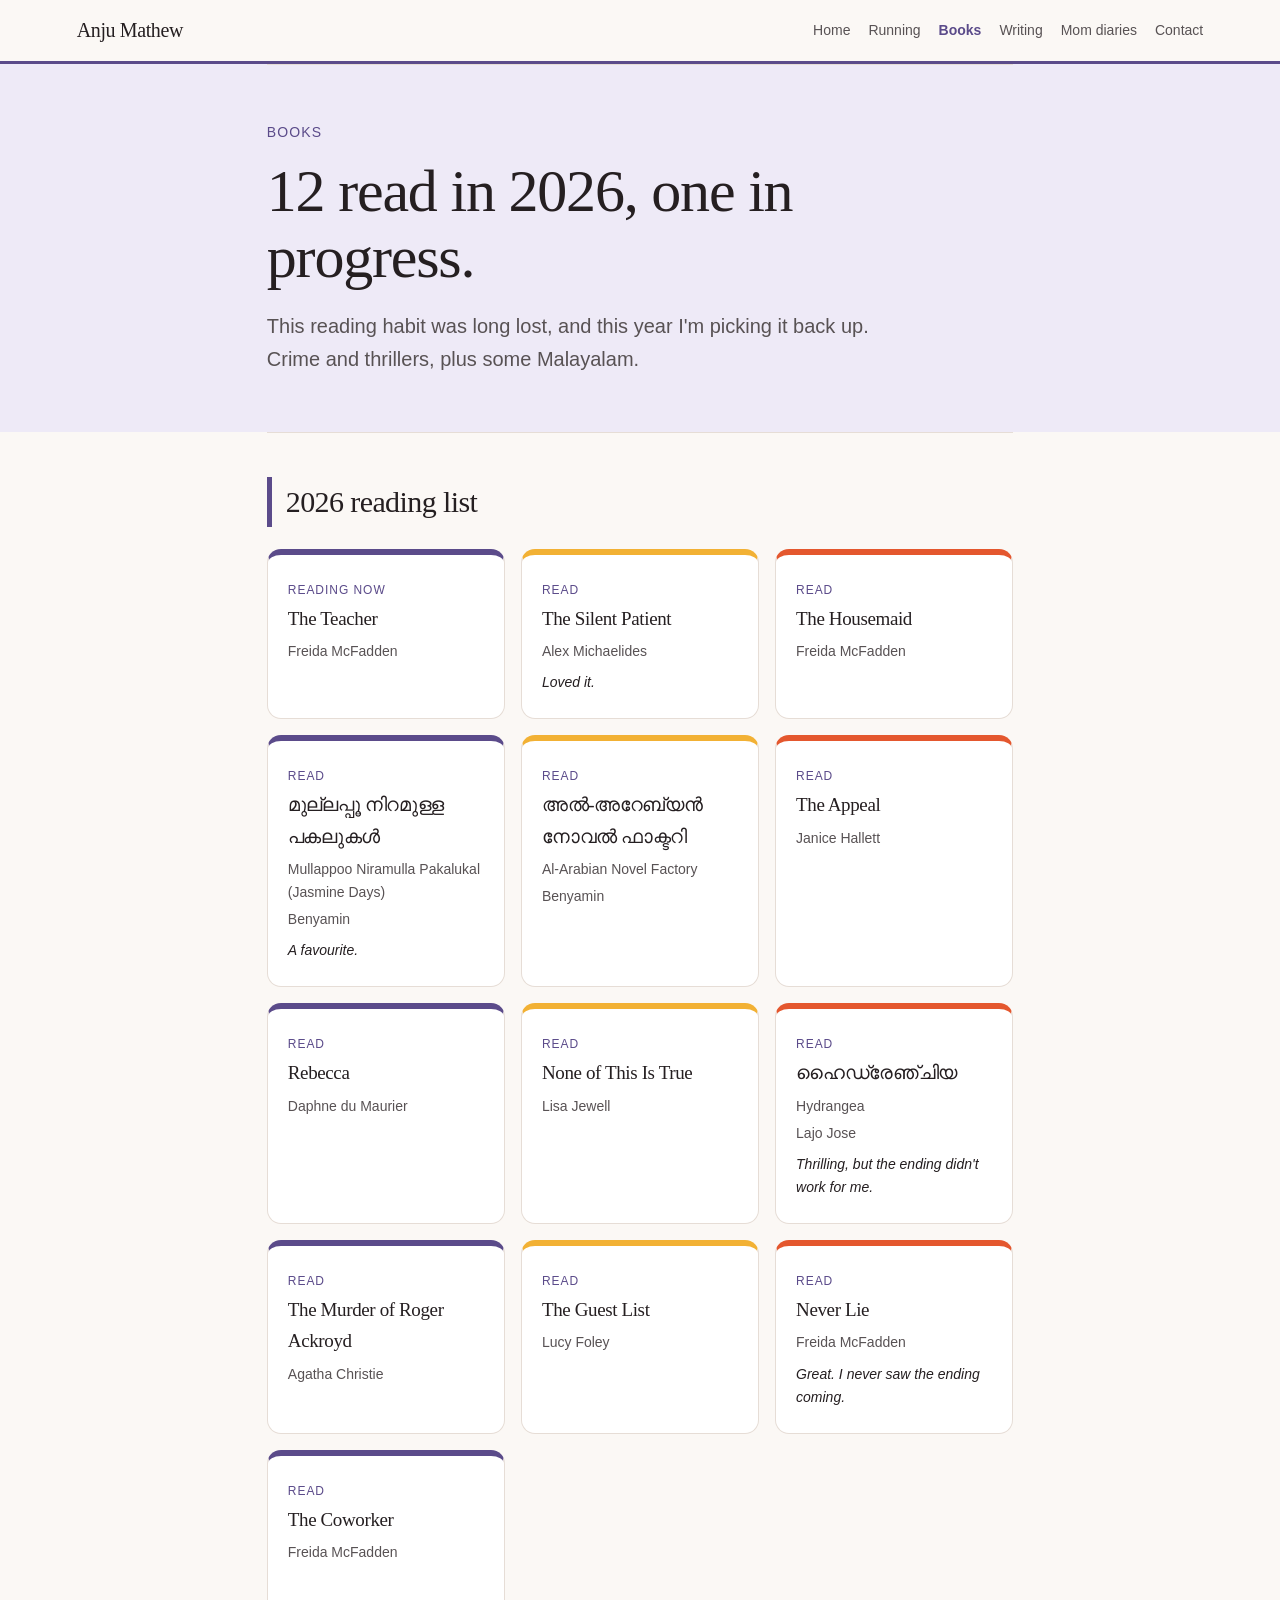
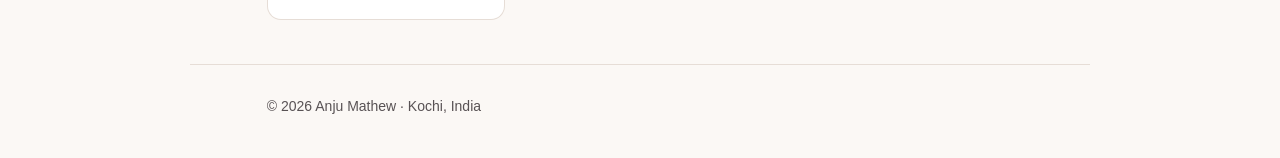
==== books/index.html @ 0564fb2e "Create index.html for 2026 reading list Added a detailed reading list for 2026 with book titles, aut" ====
<!doctype html>
<html lang="en"><head><meta charset="utf-8">
<meta name="viewport" content="width=device-width,initial-scale=1">
<title>Books - Anju Mathew</title>
<meta name="description" content="Books Anju Mathew read in 2026.">
<link rel="stylesheet" href="../style.css"></head>
<body class="pg-books">
<header class="nav"><a class="logo" href="../index.html">Anju Mathew</a>
<nav><a href="../">Home</a><a href="../running/">Running</a><a href="../books/" class=on>Books</a><a href="../writing/">Writing</a><a href="../diaries/">Mom diaries</a><a href="../index.html#contact">Contact</a></nav></header>
<main id="top">
<section class="pagehero"><p class="eyebrow">Books</p><h1>12 read in 2026, one in progress.</h1><p class="lead">This reading habit was long lost, and this year I'm picking it back up. Crime and thrillers, plus some Malayalam.</p></section>
<section id="list"><h2>2026 reading list</h2>
<ul class="booklist">
<li class="book"><span class="tag">Reading now</span><h3><a href="https://www.goodreads.com/book/show/195967140-the-teacher" target="_blank" rel="noopener">The Teacher</a></h3><p>Freida McFadden</p></li>
<li class="book"><span class="tag">Read</span><h3><a href="https://www.goodreads.com/book/show/40097951-the-silent-patient" target="_blank" rel="noopener">The Silent Patient</a></h3><p>Alex Michaelides</p><p class="rev">Loved it.</p></li>
<li class="book"><span class="tag">Read</span><h3><a href="https://www.goodreads.com/book/show/60556912-the-housemaid" target="_blank" rel="noopener">The Housemaid</a></h3><p>Freida McFadden</p></li>
<li class="book"><span class="tag">Read</span><h3><a href="https://www.goodreads.com/book/show/33797669-mullappoo-niramulla-pakalukal" target="_blank" rel="noopener">മുല്ലപ്പൂ നിറമുള്ള പകലുകൾ</a></h3><p>Mullappoo Niramulla Pakalukal (Jasmine Days)</p><p>Benyamin</p><p class="rev">A favourite.</p></li>
<li class="book"><span class="tag">Read</span><h3><a href="https://www.goodreads.com/book/show/22668579---al-arabian-novel-factory" target="_blank" rel="noopener">അല്‍-അറേബ്യന്‍ നോവല്‍ ഫാക്ടറി</a></h3><p>Al-Arabian Novel Factory</p><p>Benyamin</p></li>
<li class="book"><span class="tag">Read</span><h3><a href="https://www.goodreads.com/book/show/54621096-the-appeal" target="_blank" rel="noopener">The Appeal</a></h3><p>Janice Hallett</p></li>
<li class="book"><span class="tag">Read</span><h3><a href="https://www.goodreads.com/book/show/17899948-rebecca" target="_blank" rel="noopener">Rebecca</a></h3><p>Daphne du Maurier</p></li>
<li class="book"><span class="tag">Read</span><h3><a href="https://www.goodreads.com/book/show/62334530-none-of-this-is-true" target="_blank" rel="noopener">None of This Is True</a></h3><p>Lisa Jewell</p></li>
<li class="book"><span class="tag">Read</span><h3><a href="https://www.goodreads.com/book/show/46016224-hydrangea" target="_blank" rel="noopener">ഹൈഡ്രേഞ്ചിയ</a></h3><p>Hydrangea</p><p>Lajo Jose</p><p class="rev">Thrilling, but the ending didn't work for me.</p></li>
<li class="book"><span class="tag">Read</span><h3><a href="https://www.goodreads.com/book/show/16328.The_Murder_of_Roger_Ackroyd" target="_blank" rel="noopener">The Murder of Roger Ackroyd</a></h3><p>Agatha Christie</p></li>
<li class="book"><span class="tag">Read</span><h3><a href="https://www.goodreads.com/book/show/52656911-the-guest-list" target="_blank" rel="noopener">The Guest List</a></h3><p>Lucy Foley</p></li>
<li class="book"><span class="tag">Read</span><h3><a href="https://www.goodreads.com/book/show/211639060" target="_blank" rel="noopener">Never Lie</a></h3><p>Freida McFadden</p><p class="rev">Great. I never saw the ending coming.</p></li>
<li class="book"><span class="tag">Read</span><h3><a href="https://www.goodreads.com/book/show/123423832-the-coworker" target="_blank" rel="noopener">The Coworker</a></h3><p>Freida McFadden</p></li>
</ul></section>
</main>
<footer>&copy; 2026 Anju Mathew &middot; Kochi, India</footer>
</body></html>
---- style.css ----
:root{--ink:#251f21;--ink2:#585254;--bg:#fbf8f5;--sand:#f1e9e3;--accent:#2f7a68;--line:#e6ddd6}
*{box-sizing:border-box}html{scroll-behavior:smooth}
body{margin:0;background:var(--bg);color:var(--ink);font:17px/1.65 -apple-system,"Segoe UI",Helvetica,Arial,sans-serif}
h1,h2,h3,.logo{font-family:Georgia,"Times New Roman",serif;font-weight:400;letter-spacing:-.02em}
a{color:inherit}
.nav{position:sticky;top:0;background:rgba(251,248,245,.92);backdrop-filter:blur(8px);display:flex;justify-content:space-between;align-items:center;gap:12px;flex-wrap:wrap;padding:14px 6vw;border-bottom:1px solid var(--line);z-index:5}
.logo{font-size:20px;text-decoration:none}
.nav nav{display:flex;gap:18px;flex-wrap:wrap;font-size:14px}.nav nav a{text-decoration:none;color:var(--ink2)}.nav nav a:hover{color:var(--accent)}
main,footer{max-width:900px;margin:0 auto;padding:0 6vw}
.hero{padding:72px 0 48px}
.eyebrow{color:var(--accent);font-size:14px;letter-spacing:.08em;text-transform:uppercase;margin:0 0 14px}
h1{font-size:clamp(34px,6.5vw,60px);line-height:1.1;margin:0 0 20px}
.lead{font-size:20px;color:var(--ink2);max-width:620px}
.cta{display:flex;gap:12px;flex-wrap:wrap;margin-top:28px}
.btn{background:var(--ink);color:#fff;text-decoration:none;padding:12px 22px;border-radius:999px;font-size:15px}
.btn.ghost{background:transparent;color:var(--ink);border:1px solid var(--ink)}
section{padding:44px 0;border-top:1px solid var(--line)}
h2{font-size:30px;margin:0 0 22px}h3{font-size:21px;margin:0 0 6px}
.cols{display:grid;grid-template-columns:1fr 1fr;gap:28px}.cols p{margin:0}
.facts{list-style:none;padding:0;margin:32px 0 0;display:grid;grid-template-columns:repeat(3,1fr);gap:14px}
.facts li{background:var(--sand);border-radius:16px;padding:18px}.facts b{display:block;font:400 24px Georgia,serif}.facts span{color:var(--ink2);font-size:14px}
.role{display:grid;grid-template-columns:110px 1fr;gap:20px;padding:18px 0;border-bottom:1px solid var(--line)}
.when{color:var(--ink2);font-size:14px;padding-top:4px}.role p{margin:0}
.small{font-size:14px;color:var(--ink2);margin-top:18px}
.cards{display:grid;grid-template-columns:repeat(3,1fr);gap:16px}
.card{background:#fff;border:1px solid var(--line);border-radius:18px;padding:22px}
.tag{font-size:12px;color:var(--accent);text-transform:uppercase;letter-spacing:.08em}.card h3{margin-top:8px}.card p{margin:0;color:var(--ink2);font-size:15px}
.links{list-style:none;padding:0;margin:18px 0 0}.links li{display:flex;gap:20px;padding:12px 0;border-bottom:1px solid var(--line)}.links li span:first-child{width:90px;color:var(--ink2)}
.ph{background:#fff3c4;border-radius:4px;padding:0 4px}
footer{padding-top:30px;padding-bottom:40px;color:var(--ink2);font-size:14px;border-top:1px solid var(--line)}
@media(max-width:720px){.cols,.cards,.facts{grid-template-columns:1fr}.role{grid-template-columns:1fr;gap:4px}body{font-size:16px}}

.timeline{list-style:none;margin:0;padding:0 0 0 18px;border-left:2px solid var(--line)}
.timeline li{position:relative;display:grid;grid-template-columns:80px 1fr;gap:16px;padding:0 0 26px 20px}
.timeline li:before{content:"";position:absolute;left:-26px;top:9px;width:10px;height:10px;border-radius:50%;background:var(--accent)}
.yr{color:var(--ink2);font-size:14px;padding-top:4px}.timeline p{margin:0}.intro{color:var(--ink2);margin:-8px 0 20px}
@media(max-width:720px){.timeline li{grid-template-columns:1fr;gap:2px}}
.post{padding:18px 0;border-bottom:1px solid var(--line)}.post time{font-size:13px;color:var(--ink2)}.post p{margin:0}
.sub{margin:28px 0 8px}
.travel{margin-top:22px}

.posts{list-style:none;padding:0;margin:0 0 20px;display:grid;gap:12px}.posts a{display:block;background:#fff;border:1px solid var(--line);border-radius:18px;padding:18px 22px;text-decoration:none;color:inherit}.posts a:hover{border-color:var(--accent)}.posts h3{margin:4px 0 6px}.posts p{margin:0 0 8px}

/* v2 colour */
:root{--coral:#e4572e;--coral-bg:#fdeee8;--plum:#5b4b8a;--plum-bg:#eeeaf7;--sun:#f2b134;--sun-bg:#fff4dc;--teal:#2f7a68;--teal-bg:#e5f2ee}
body.running{--accent:var(--coral);--tint:var(--coral-bg)}
body.pg-books{--accent:var(--plum);--tint:var(--plum-bg)}
body.diaries{--accent:#c2467c;--tint:#fbe9f1}
body.writing{--accent:#2b6cb0;--tint:#e6f0fa}
body.home{--tint:var(--teal-bg)}
.nav{border-bottom:3px solid var(--accent)}
.nav nav a.on{color:var(--accent);font-weight:600}
.hero,.pagehero{background:var(--tint);box-shadow:0 0 0 100vmax var(--tint);clip-path:inset(0 -100vmax)}
.hero{padding:72px 0 48px}.pagehero{padding:56px 0 36px}
.booklist .rev{color:var(--ink)!important;font-style:italic;margin-top:8px!important}
.booklist .book h3 a{text-decoration:none}.booklist .book h3 a:hover{color:var(--accent)}
.pagehero h1{margin:0 0 12px}
.btn{background:var(--accent)}.btn.ghost{background:transparent;color:var(--accent);border-color:var(--accent)}
h2{border-left:5px solid var(--accent);padding-left:14px}
.facts li:nth-child(1){background:var(--teal-bg)}.facts li:nth-child(2){background:var(--sun-bg)}.facts li:nth-child(3){background:var(--coral-bg)}
.cards .card{border-top:4px solid var(--accent)}
.cards .card:nth-child(2){border-top-color:var(--sun)}.cards .card:nth-child(3){border-top-color:var(--coral)}
.tiles{display:grid;grid-template-columns:repeat(3,1fr);gap:16px}
.tile{display:block;border-radius:20px;padding:26px;text-decoration:none;color:var(--ink);min-height:150px}
.tile h3{font-size:24px;margin:0 0 6px}.tile p{margin:0 0 12px;color:var(--ink2);font-size:15px}.tile span{font-size:14px;font-weight:600}
.tile.t1{background:var(--coral-bg)}.tile.t1 span{color:var(--coral)}
.tile.t2{background:var(--plum-bg)}.tile.t2 span{color:var(--plum)}
.tile.t3{background:#fbe9f1}.tile.t3 span{color:#c2467c}
.tile.t4{background:#e6f0fa}.tile.t4 span{color:#2b6cb0}
.tile:hover{transform:translateY(-2px);box-shadow:0 6px 18px rgba(0,0,0,.08)}
.photos{display:grid;grid-template-columns:repeat(3,1fr);gap:14px}
.photo{aspect-ratio:4/3;border-radius:16px;background:repeating-linear-gradient(45deg,var(--tint),var(--tint) 12px,#fff 12px,#fff 24px);border:2px dashed var(--accent);display:flex;align-items:center;justify-content:center;text-align:center;padding:12px;color:var(--ink2);font-size:14px}
.medals{display:grid;grid-template-columns:repeat(3,1fr);gap:14px}
.medal{background:#fff;border:1px solid var(--line);border-radius:50% 50% 18px 18px / 30% 30% 18px 18px;padding:28px 18px;text-align:center}
.medal b{display:block;font:400 30px Georgia,serif;color:var(--accent)}
.booklist{list-style:none;padding:0;margin:0;display:grid;grid-template-columns:repeat(3,1fr);gap:16px}
.book{background:#fff;border:1px solid var(--line);border-top:6px solid var(--accent);border-radius:14px;padding:20px;min-height:170px}
.book:nth-child(3n+2){border-top-color:var(--sun)}.book:nth-child(3n){border-top-color:var(--coral)}
.book h3{font-size:19px}.book p{margin:4px 0;color:var(--ink2);font-size:14px}
.stat{display:inline-block;background:var(--tint);color:var(--accent);border-radius:999px;padding:4px 14px;font-size:14px;margin:0 8px 8px 0}
@media(max-width:720px){.tiles,.photos,.medals,.booklist{grid-template-columns:1fr}}
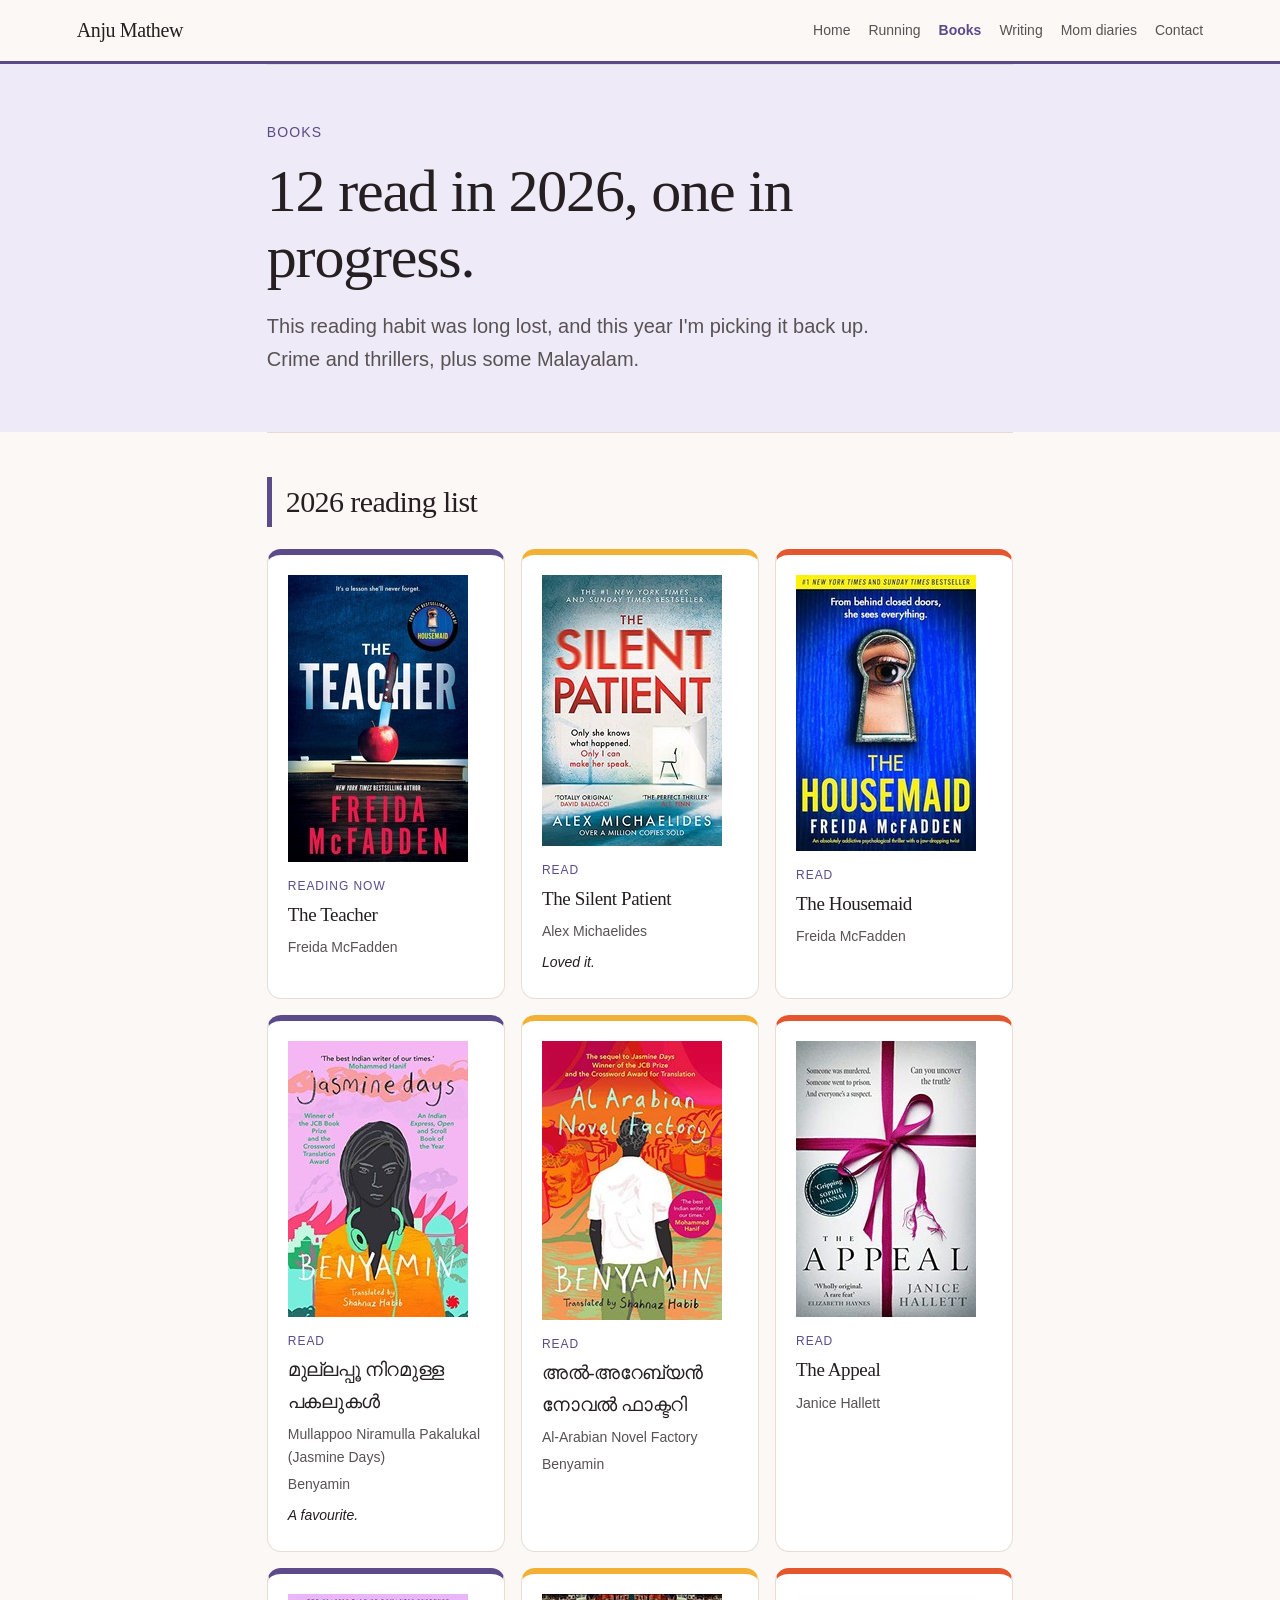
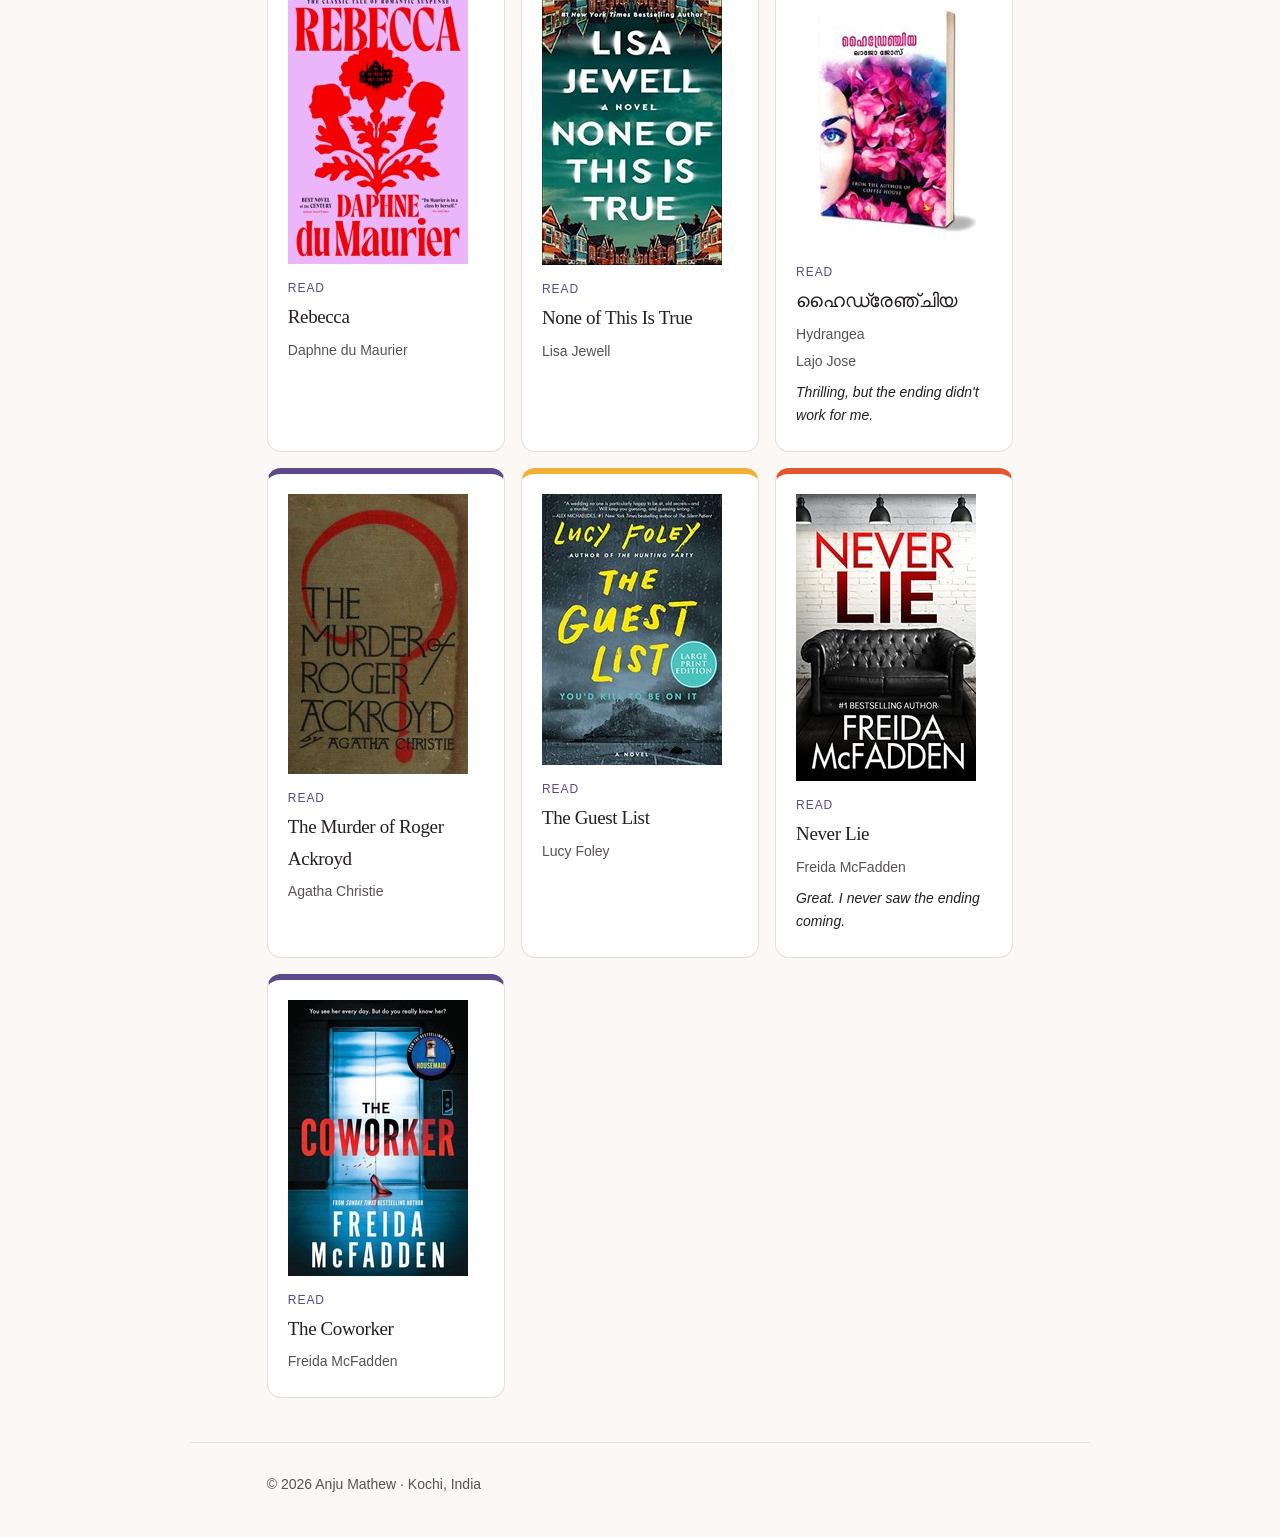
==== commit 7381caeb: "Update book list and add cover images" ====
--- a/books/index.html
+++ b/books/index.html
@@ -11,19 +11,19 @@
 <section class="pagehero"><p class="eyebrow">Books</p><h1>12 read in 2026, one in progress.</h1><p class="lead">This reading habit was long lost, and this year I'm picking it back up. Crime and thrillers, plus some Malayalam.</p></section>
 <section id="list"><h2>2026 reading list</h2>
 <ul class="booklist">
-<li class="book"><span class="tag">Reading now</span><h3><a href="https://www.goodreads.com/book/show/195967140-the-teacher" target="_blank" rel="noopener">The Teacher</a></h3><p>Freida McFadden</p></li>
-<li class="book"><span class="tag">Read</span><h3><a href="https://www.goodreads.com/book/show/40097951-the-silent-patient" target="_blank" rel="noopener">The Silent Patient</a></h3><p>Alex Michaelides</p><p class="rev">Loved it.</p></li>
-<li class="book"><span class="tag">Read</span><h3><a href="https://www.goodreads.com/book/show/60556912-the-housemaid" target="_blank" rel="noopener">The Housemaid</a></h3><p>Freida McFadden</p></li>
-<li class="book"><span class="tag">Read</span><h3><a href="https://www.goodreads.com/book/show/33797669-mullappoo-niramulla-pakalukal" target="_blank" rel="noopener">മുല്ലപ്പൂ നിറമുള്ള പകലുകൾ</a></h3><p>Mullappoo Niramulla Pakalukal (Jasmine Days)</p><p>Benyamin</p><p class="rev">A favourite.</p></li>
-<li class="book"><span class="tag">Read</span><h3><a href="https://www.goodreads.com/book/show/22668579---al-arabian-novel-factory" target="_blank" rel="noopener">അല്‍-അറേബ്യന്‍ നോവല്‍ ഫാക്ടറി</a></h3><p>Al-Arabian Novel Factory</p><p>Benyamin</p></li>
-<li class="book"><span class="tag">Read</span><h3><a href="https://www.goodreads.com/book/show/54621096-the-appeal" target="_blank" rel="noopener">The Appeal</a></h3><p>Janice Hallett</p></li>
-<li class="book"><span class="tag">Read</span><h3><a href="https://www.goodreads.com/book/show/17899948-rebecca" target="_blank" rel="noopener">Rebecca</a></h3><p>Daphne du Maurier</p></li>
-<li class="book"><span class="tag">Read</span><h3><a href="https://www.goodreads.com/book/show/62334530-none-of-this-is-true" target="_blank" rel="noopener">None of This Is True</a></h3><p>Lisa Jewell</p></li>
-<li class="book"><span class="tag">Read</span><h3><a href="https://www.goodreads.com/book/show/46016224-hydrangea" target="_blank" rel="noopener">ഹൈഡ്രേഞ്ചിയ</a></h3><p>Hydrangea</p><p>Lajo Jose</p><p class="rev">Thrilling, but the ending didn't work for me.</p></li>
-<li class="book"><span class="tag">Read</span><h3><a href="https://www.goodreads.com/book/show/16328.The_Murder_of_Roger_Ackroyd" target="_blank" rel="noopener">The Murder of Roger Ackroyd</a></h3><p>Agatha Christie</p></li>
-<li class="book"><span class="tag">Read</span><h3><a href="https://www.goodreads.com/book/show/52656911-the-guest-list" target="_blank" rel="noopener">The Guest List</a></h3><p>Lucy Foley</p></li>
-<li class="book"><span class="tag">Read</span><h3><a href="https://www.goodreads.com/book/show/211639060" target="_blank" rel="noopener">Never Lie</a></h3><p>Freida McFadden</p><p class="rev">Great. I never saw the ending coming.</p></li>
-<li class="book"><span class="tag">Read</span><h3><a href="https://www.goodreads.com/book/show/123423832-the-coworker" target="_blank" rel="noopener">The Coworker</a></h3><p>Freida McFadden</p></li>
+<li class="book"><a class="cov" href="https://www.goodreads.com/book/show/195967140-the-teacher" target="_blank" rel="noopener"><img src="3-the-teacher.jpg" alt="The Teacher book cover" loading="lazy"></a><span class="tag">Reading now</span><h3><a href="https://www.goodreads.com/book/show/195967140-the-teacher" target="_blank" rel="noopener">The Teacher</a></h3><p>Freida McFadden</p></li>
+<li class="book"><a class="cov" href="https://www.goodreads.com/book/show/40097951-the-silent-patient" target="_blank" rel="noopener"><img src="4-the-silent-patient.jpg" alt="The Silent Patient book cover" loading="lazy"></a><span class="tag">Read</span><h3><a href="https://www.goodreads.com/book/show/40097951-the-silent-patient" target="_blank" rel="noopener">The Silent Patient</a></h3><p>Alex Michaelides</p><p class="rev">Loved it.</p></li>
+<li class="book"><a class="cov" href="https://www.goodreads.com/book/show/60556912-the-housemaid" target="_blank" rel="noopener"><img src="5-the-housemaid.jpg" alt="The Housemaid book cover" loading="lazy"></a><span class="tag">Read</span><h3><a href="https://www.goodreads.com/book/show/60556912-the-housemaid" target="_blank" rel="noopener">The Housemaid</a></h3><p>Freida McFadden</p></li>
+<li class="book"><a class="cov" href="https://www.goodreads.com/book/show/33797669-mullappoo-niramulla-pakalukal" target="_blank" rel="noopener"><img src="6-jasmine-days.jpg" alt="മുല്ലപ്പൂ നിറമുള്ള പകലുകൾ book cover" loading="lazy"></a><span class="tag">Read</span><h3><a href="https://www.goodreads.com/book/show/33797669-mullappoo-niramulla-pakalukal" target="_blank" rel="noopener">മുല്ലപ്പൂ നിറമുള്ള പകലുകൾ</a></h3><p>Mullappoo Niramulla Pakalukal (Jasmine Days)</p><p>Benyamin</p><p class="rev">A favourite.</p></li>
+<li class="book"><a class="cov" href="https://www.goodreads.com/book/show/22668579---al-arabian-novel-factory" target="_blank" rel="noopener"><img src="7-al-arabian-novel-factory.jpg" alt="അല്‍-അറേബ്യന്‍ നോവല്‍ ഫാക്ടറി book cover" loading="lazy"></a><span class="tag">Read</span><h3><a href="https://www.goodreads.com/book/show/22668579---al-arabian-novel-factory" target="_blank" rel="noopener">അല്‍-അറേബ്യന്‍ നോവല്‍ ഫാക്ടറി</a></h3><p>Al-Arabian Novel Factory</p><p>Benyamin</p></li>
+<li class="book"><a class="cov" href="https://www.goodreads.com/book/show/54621096-the-appeal" target="_blank" rel="noopener"><img src="8-the-appeal.jpg" alt="The Appeal book cover" loading="lazy"></a><span class="tag">Read</span><h3><a href="https://www.goodreads.com/book/show/54621096-the-appeal" target="_blank" rel="noopener">The Appeal</a></h3><p>Janice Hallett</p></li>
+<li class="book"><a class="cov" href="https://www.goodreads.com/book/show/17899948-rebecca" target="_blank" rel="noopener"><img src="9-rebecca.jpg" alt="Rebecca book cover" loading="lazy"></a><span class="tag">Read</span><h3><a href="https://www.goodreads.com/book/show/17899948-rebecca" target="_blank" rel="noopener">Rebecca</a></h3><p>Daphne du Maurier</p></li>
+<li class="book"><a class="cov" href="https://www.goodreads.com/book/show/62334530-none-of-this-is-true" target="_blank" rel="noopener"><img src="10-none-of-this-is-true.jpg" alt="None of This Is True book cover" loading="lazy"></a><span class="tag">Read</span><h3><a href="https://www.goodreads.com/book/show/62334530-none-of-this-is-true" target="_blank" rel="noopener">None of This Is True</a></h3><p>Lisa Jewell</p></li>
+<li class="book"><a class="cov" href="https://www.goodreads.com/book/show/46016224-hydrangea" target="_blank" rel="noopener"><img src="11-hydrangea.jpg" alt="ഹൈഡ്രേഞ്ചിയ book cover" loading="lazy"></a><span class="tag">Read</span><h3><a href="https://www.goodreads.com/book/show/46016224-hydrangea" target="_blank" rel="noopener">ഹൈഡ്രേഞ്ചിയ</a></h3><p>Hydrangea</p><p>Lajo Jose</p><p class="rev">Thrilling, but the ending didn't work for me.</p></li>
+<li class="book"><a class="cov" href="https://www.goodreads.com/book/show/16328.The_Murder_of_Roger_Ackroyd" target="_blank" rel="noopener"><img src="12-roger-ackroyd.jpg" alt="The Murder of Roger Ackroyd book cover" loading="lazy"></a><span class="tag">Read</span><h3><a href="https://www.goodreads.com/book/show/16328.The_Murder_of_Roger_Ackroyd" target="_blank" rel="noopener">The Murder of Roger Ackroyd</a></h3><p>Agatha Christie</p></li>
+<li class="book"><a class="cov" href="https://www.goodreads.com/book/show/52656911-the-guest-list" target="_blank" rel="noopener"><img src="13-the-guest-list.jpg" alt="The Guest List book cover" loading="lazy"></a><span class="tag">Read</span><h3><a href="https://www.goodreads.com/book/show/52656911-the-guest-list" target="_blank" rel="noopener">The Guest List</a></h3><p>Lucy Foley</p></li>
+<li class="book"><a class="cov" href="https://www.goodreads.com/book/show/211639060" target="_blank" rel="noopener"><img src="14-never-lie.jpg" alt="Never Lie book cover" loading="lazy"></a><span class="tag">Read</span><h3><a href="https://www.goodreads.com/book/show/211639060" target="_blank" rel="noopener">Never Lie</a></h3><p>Freida McFadden</p><p class="rev">Great. I never saw the ending coming.</p></li>
+<li class="book"><a class="cov" href="https://www.goodreads.com/book/show/123423832-the-coworker" target="_blank" rel="noopener"><img src="15-the-coworker.jpg" alt="The Coworker book cover" loading="lazy"></a><span class="tag">Read</span><h3><a href="https://www.goodreads.com/book/show/123423832-the-coworker" target="_blank" rel="noopener">The Coworker</a></h3><p>Freida McFadden</p></li>
 </ul></section>
 </main>
 <footer>&copy; 2026 Anju Mathew &middot; Kochi, India</footer>
--- a/style.css
+++ b/style.css
@@ -68,7 +68,7 @@
 .tile.t3{background:#fbe9f1}.tile.t3 span{color:#c2467c}
 .tile.t4{background:#e6f0fa}.tile.t4 span{color:#2b6cb0}
 .tile:hover{transform:translateY(-2px);box-shadow:0 6px 18px rgba(0,0,0,.08)}
-.photos{display:grid;grid-template-columns:repeat(3,1fr);gap:14px}
+.photos{display:grid;grid-template-columns:repeat(3,minmax(0,1fr));gap:14px}
 .photo{aspect-ratio:4/3;border-radius:16px;background:repeating-linear-gradient(45deg,var(--tint),var(--tint) 12px,#fff 12px,#fff 24px);border:2px dashed var(--accent);display:flex;align-items:center;justify-content:center;text-align:center;padding:12px;color:var(--ink2);font-size:14px}
 .medals{display:grid;grid-template-columns:repeat(3,1fr);gap:14px}
 .medal{background:#fff;border:1px solid var(--line);border-radius:50% 50% 18px 18px / 30% 30% 18px 18px;padding:28px 18px;text-align:center}
@@ -79,3 +79,7 @@
 .book h3{font-size:19px}.book p{margin:4px 0;color:var(--ink2);font-size:14px}
 .stat{display:inline-block;background:var(--tint);color:var(--accent);border-radius:999px;padding:4px 14px;font-size:14px;margin:0 8px 8px 0}
 @media(max-width:720px){.tiles,.photos,.medals,.booklist{grid-template-columns:1fr}}
+/* photos real */
+.photo.real{background:none;border:none;padding:0;display:block;aspect-ratio:auto}
+.photo.real img{width:100%;border-radius:16px;display:block;aspect-ratio:4/5;object-fit:cover}
+.photo.real .cap{font-size:13px;color:var(--ink2);margin-top:6px}
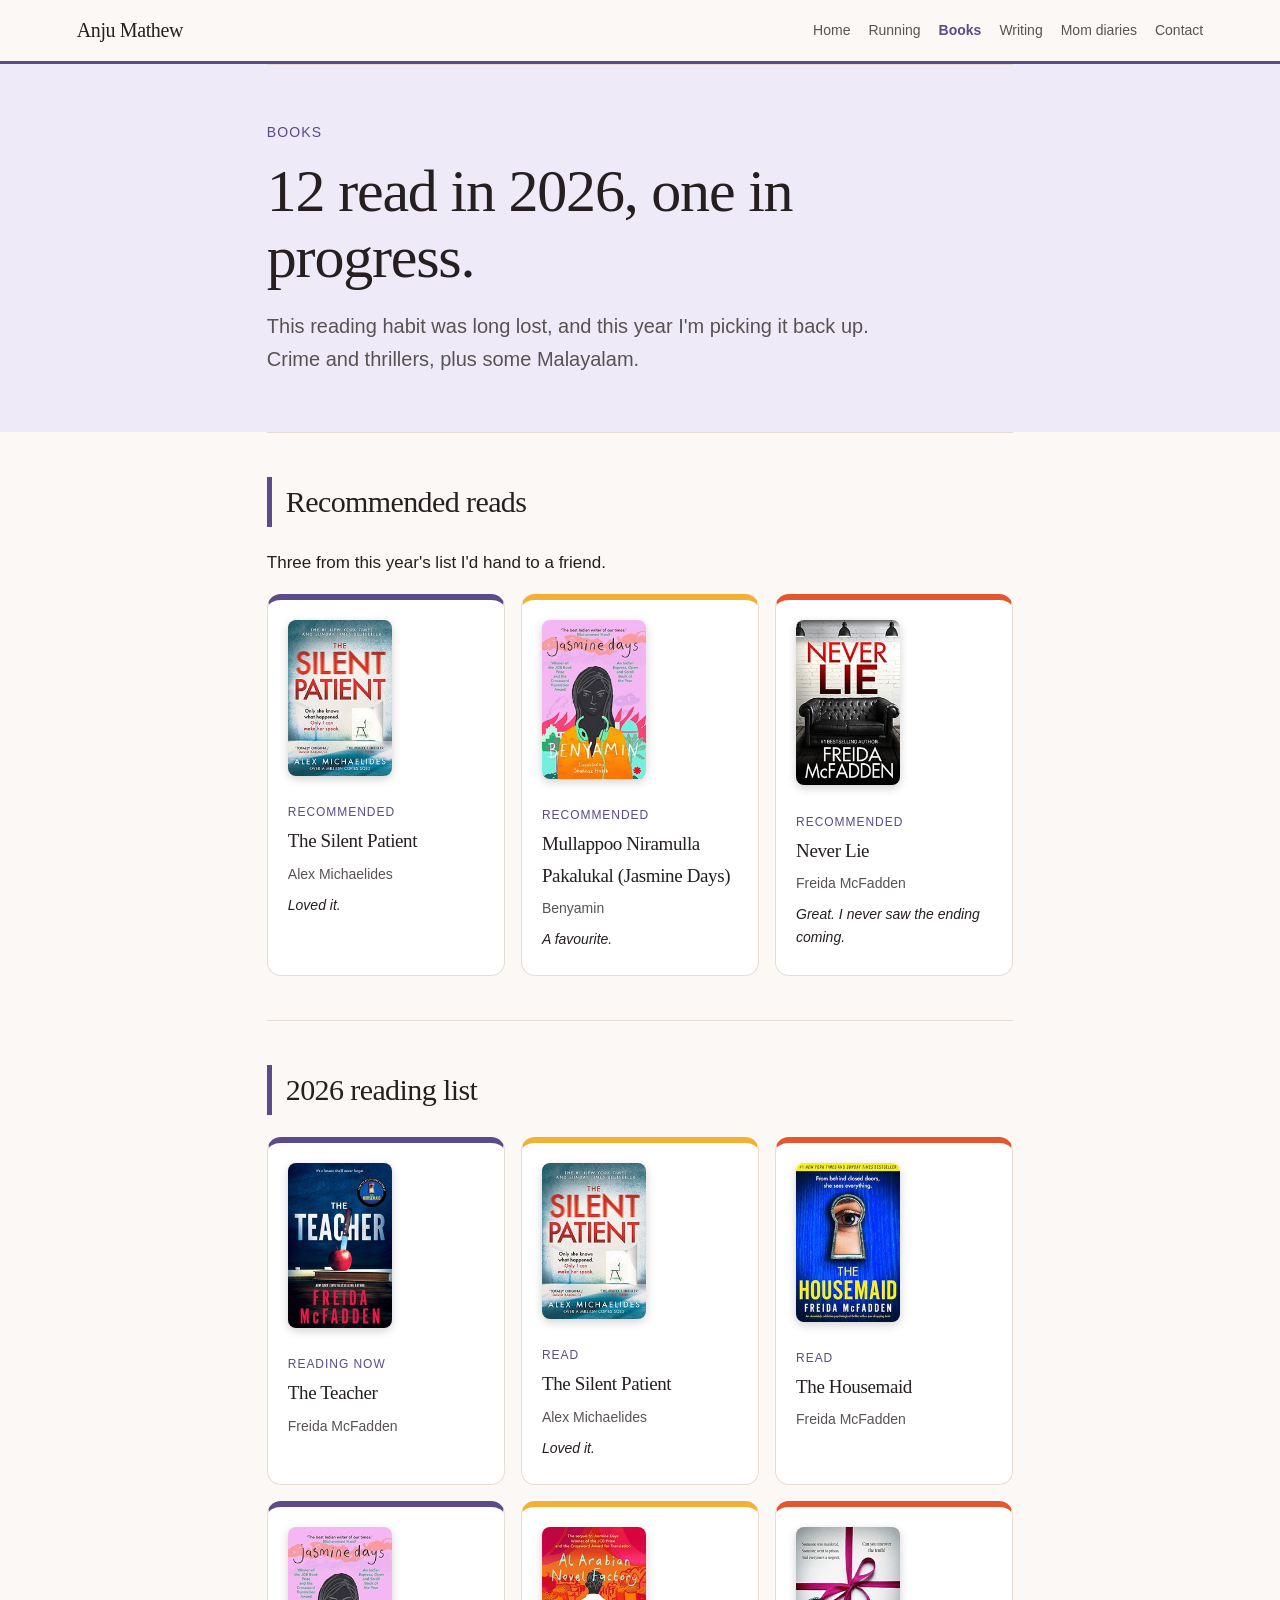
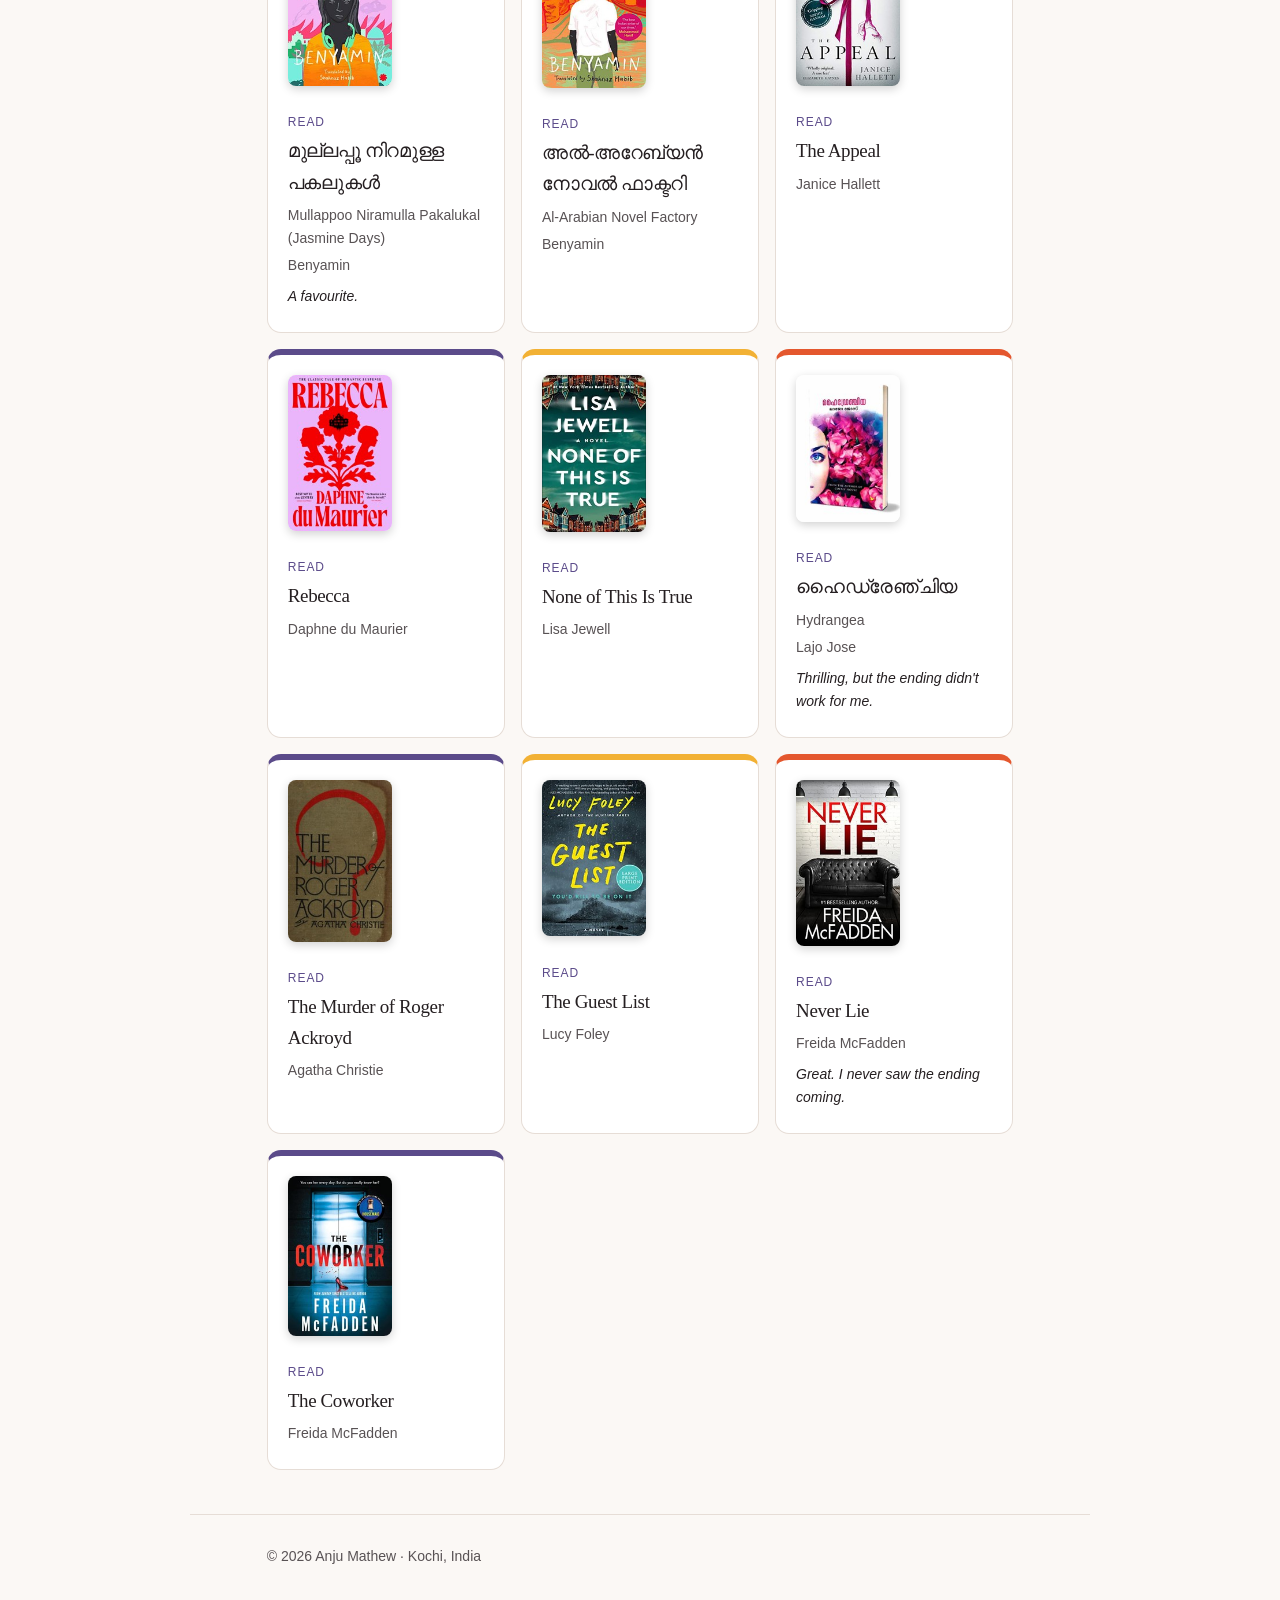
==== commit 555074d6: "Add recommended reads and update reading list" ====
--- a/books/index.html
+++ b/books/index.html
@@ -9,6 +9,12 @@
 <nav><a href="../">Home</a><a href="../running/">Running</a><a href="../books/" class=on>Books</a><a href="../writing/">Writing</a><a href="../diaries/">Mom diaries</a><a href="../index.html#contact">Contact</a></nav></header>
 <main id="top">
 <section class="pagehero"><p class="eyebrow">Books</p><h1>12 read in 2026, one in progress.</h1><p class="lead">This reading habit was long lost, and this year I'm picking it back up. Crime and thrillers, plus some Malayalam.</p></section>
+<section id="reco"><h2>Recommended reads</h2><p class="lead2">Three from this year's list I'd hand to a friend.</p>
+<ul class="booklist">
+<li class="book"><a class="cov" href="https://www.goodreads.com/book/show/40097951-the-silent-patient" target="_blank" rel="noopener"><img src="4-the-silent-patient.jpg" alt="The Silent Patient book cover" loading="lazy"></a><span class="tag">Recommended</span><h3><a href="https://www.goodreads.com/book/show/40097951-the-silent-patient" target="_blank" rel="noopener">The Silent Patient</a></h3><p>Alex Michaelides</p><p class="rev">Loved it.</p></li>
+<li class="book"><a class="cov" href="https://www.goodreads.com/book/show/33797669-mullappoo-niramulla-pakalukal" target="_blank" rel="noopener"><img src="6-jasmine-days.jpg" alt="Mullappoo Niramulla Pakalukal book cover" loading="lazy"></a><span class="tag">Recommended</span><h3><a href="https://www.goodreads.com/book/show/33797669-mullappoo-niramulla-pakalukal" target="_blank" rel="noopener">Mullappoo Niramulla Pakalukal (Jasmine Days)</a></h3><p>Benyamin</p><p class="rev">A favourite.</p></li>
+<li class="book"><a class="cov" href="https://www.goodreads.com/book/show/211639060" target="_blank" rel="noopener"><img src="14-never-lie.jpg" alt="Never Lie book cover" loading="lazy"></a><span class="tag">Recommended</span><h3><a href="https://www.goodreads.com/book/show/211639060" target="_blank" rel="noopener">Never Lie</a></h3><p>Freida McFadden</p><p class="rev">Great. I never saw the ending coming.</p></li>
+</ul></section>
 <section id="list"><h2>2026 reading list</h2>
 <ul class="booklist">
 <li class="book"><a class="cov" href="https://www.goodreads.com/book/show/195967140-the-teacher" target="_blank" rel="noopener"><img src="3-the-teacher.jpg" alt="The Teacher book cover" loading="lazy"></a><span class="tag">Reading now</span><h3><a href="https://www.goodreads.com/book/show/195967140-the-teacher" target="_blank" rel="noopener">The Teacher</a></h3><p>Freida McFadden</p></li>
--- a/style.css
+++ b/style.css
@@ -83,3 +83,7 @@
 .photo.real{background:none;border:none;padding:0;display:block;aspect-ratio:auto}
 .photo.real img{width:100%;border-radius:16px;display:block;aspect-ratio:4/5;object-fit:cover}
 .photo.real .cap{font-size:13px;color:var(--ink2);margin-top:6px}
+/* book covers */
+.book .cov{display:block;margin:0 0 12px}
+.book .cov img{width:104px;height:auto;border-radius:8px;box-shadow:0 3px 10px rgba(0,0,0,.18);transition:transform .15s}
+.book .cov:hover img{transform:scale(1.04)}
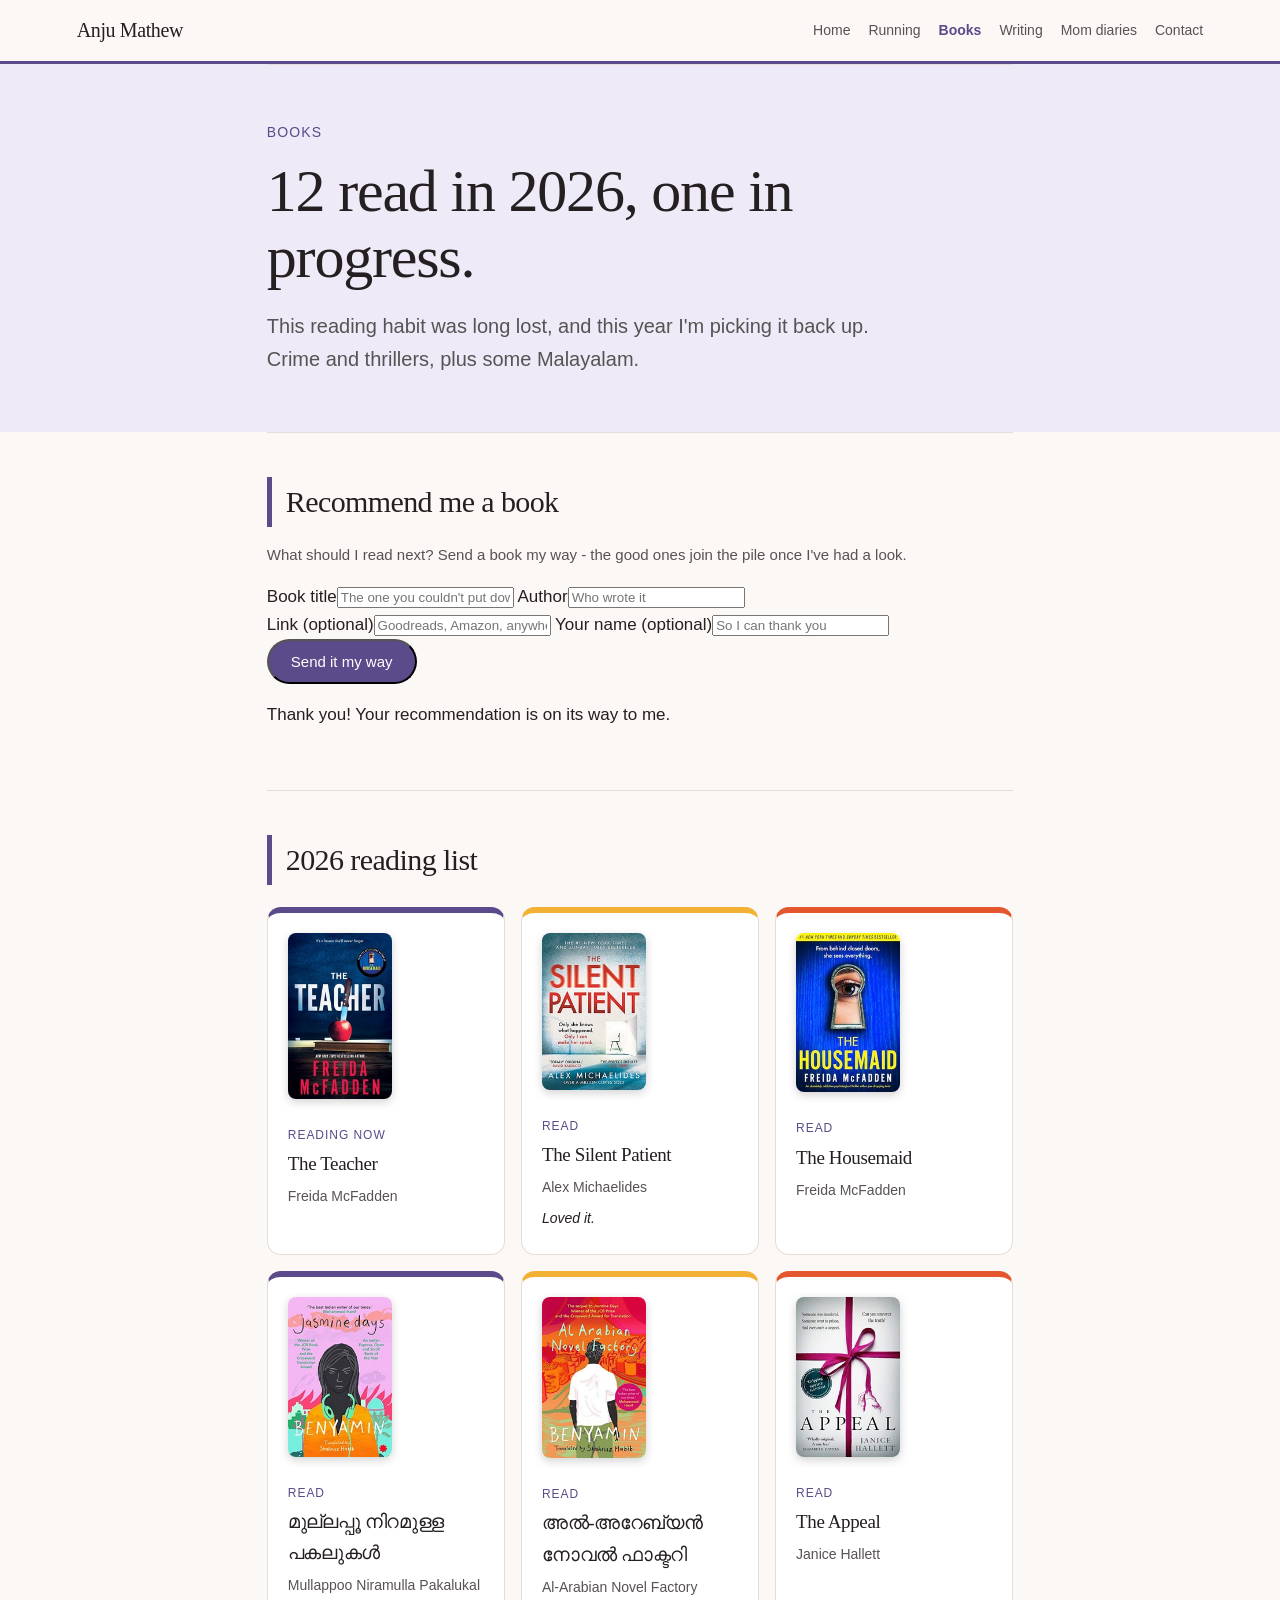
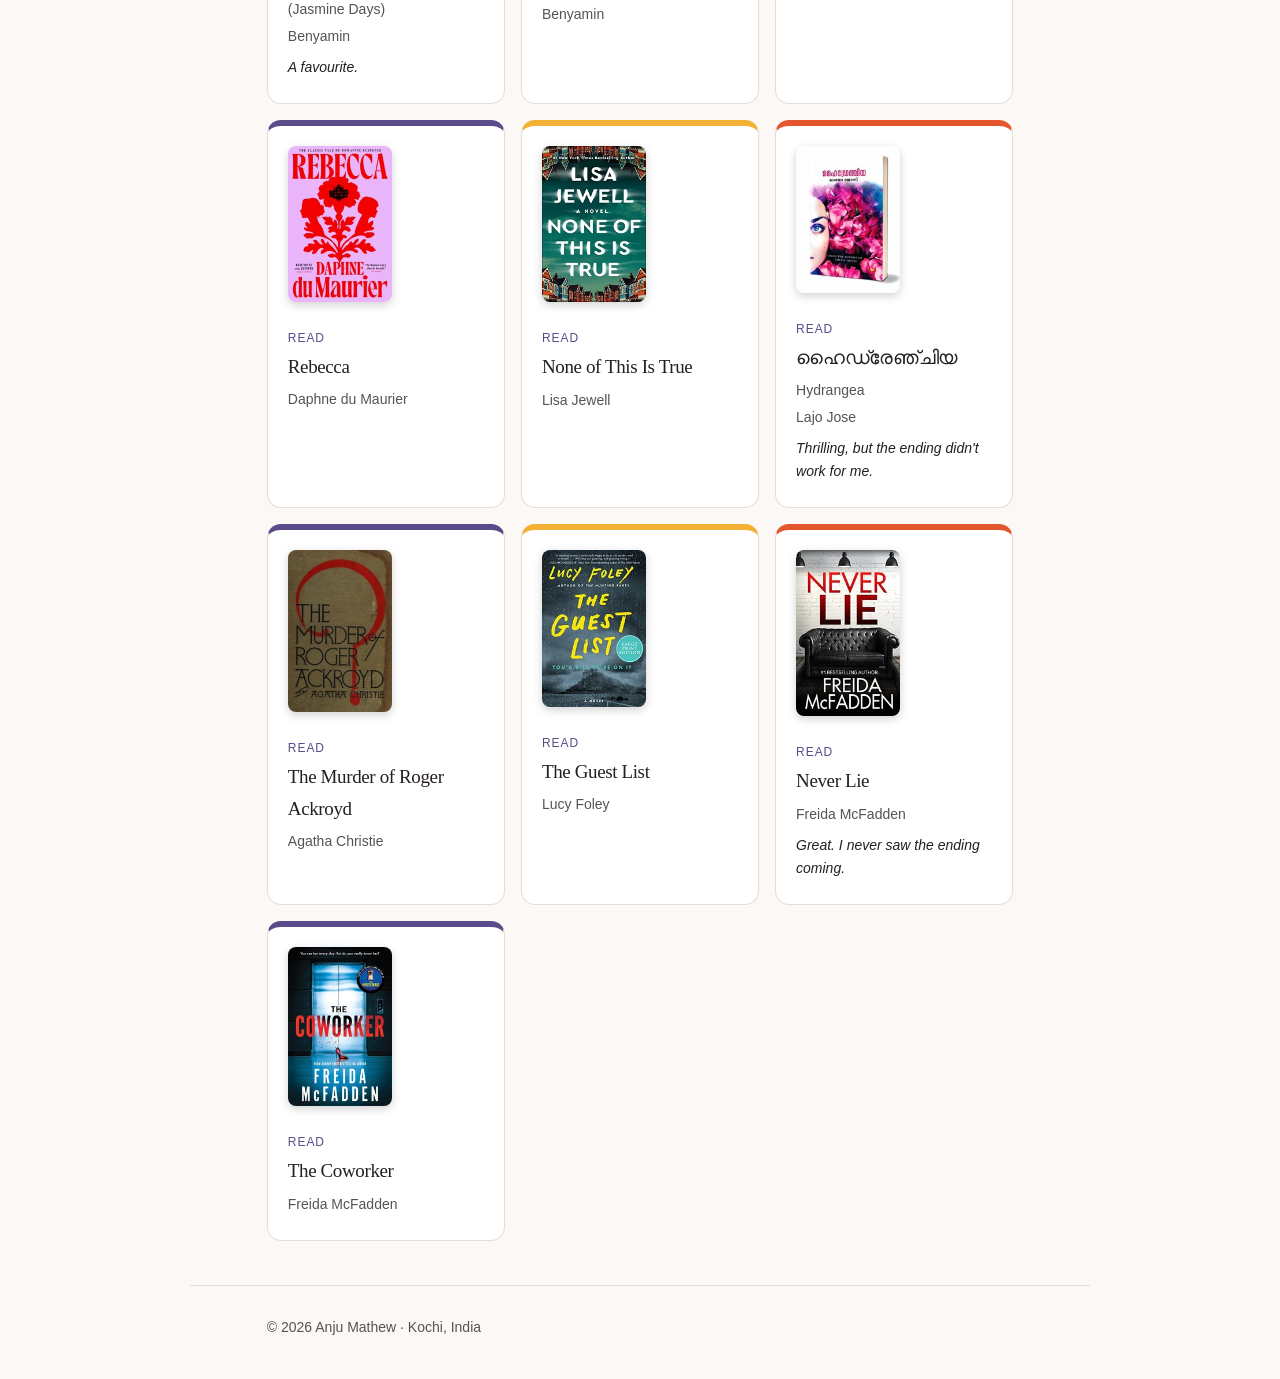
==== commit cb5bea39: "Enhance book index with recommendation form Added a book recommendation form and updated the reading" ====
--- a/books/index.html
+++ b/books/index.html
@@ -9,12 +9,20 @@
 <nav><a href="../">Home</a><a href="../running/">Running</a><a href="../books/" class=on>Books</a><a href="../writing/">Writing</a><a href="../diaries/">Mom diaries</a><a href="../index.html#contact">Contact</a></nav></header>
 <main id="top">
 <section class="pagehero"><p class="eyebrow">Books</p><h1>12 read in 2026, one in progress.</h1><p class="lead">This reading habit was long lost, and this year I'm picking it back up. Crime and thrillers, plus some Malayalam.</p></section>
-<section id="reco"><h2>Recommended reads</h2><p class="lead2">Three from this year's list I'd hand to a friend.</p>
-<ul class="booklist">
-<li class="book"><a class="cov" href="https://www.goodreads.com/book/show/40097951-the-silent-patient" target="_blank" rel="noopener"><img src="4-the-silent-patient.jpg" alt="The Silent Patient book cover" loading="lazy"></a><span class="tag">Recommended</span><h3><a href="https://www.goodreads.com/book/show/40097951-the-silent-patient" target="_blank" rel="noopener">The Silent Patient</a></h3><p>Alex Michaelides</p><p class="rev">Loved it.</p></li>
-<li class="book"><a class="cov" href="https://www.goodreads.com/book/show/33797669-mullappoo-niramulla-pakalukal" target="_blank" rel="noopener"><img src="6-jasmine-days.jpg" alt="Mullappoo Niramulla Pakalukal book cover" loading="lazy"></a><span class="tag">Recommended</span><h3><a href="https://www.goodreads.com/book/show/33797669-mullappoo-niramulla-pakalukal" target="_blank" rel="noopener">Mullappoo Niramulla Pakalukal (Jasmine Days)</a></h3><p>Benyamin</p><p class="rev">A favourite.</p></li>
-<li class="book"><a class="cov" href="https://www.goodreads.com/book/show/211639060" target="_blank" rel="noopener"><img src="14-never-lie.jpg" alt="Never Lie book cover" loading="lazy"></a><span class="tag">Recommended</span><h3><a href="https://www.goodreads.com/book/show/211639060" target="_blank" rel="noopener">Never Lie</a></h3><p>Freida McFadden</p><p class="rev">Great. I never saw the ending coming.</p></li>
-</ul></section>
+<section id="reco"><h2>Recommend me a book</h2><p class="lead2">What should I read next? Send a book my way - the good ones join the pile once I've had a look.</p>
+<form class="recform" action="https://formsubmit.co/anjumathewmappilath@gmail.com" method="POST">
+<input type="hidden" name="_subject" value="Book recommendation from anjumathew.in">
+<input type="hidden" name="_next" value="https://anjumathew.in/books/?sent=1">
+<input type="hidden" name="_captcha" value="false">
+<input type="text" name="_honey" style="display:none">
+<div class="frow"><label>Book title<input type="text" name="Book title" required placeholder="The one you couldn't put down"></label>
+<label>Author<input type="text" name="Author" placeholder="Who wrote it"></label></div>
+<div class="frow"><label>Link <span class="opt">(optional)</span><input type="url" name="Link" placeholder="Goodreads, Amazon, anywhere"></label>
+<label>Your name <span class="opt">(optional)</span><input type="text" name="Recommended by" placeholder="So I can thank you"></label></div>
+<button class="btn" type="submit">Send it my way</button>
+</form>
+<p class="sent">Thank you! Your recommendation is on its way to me.</p>
+</section>
 <section id="list"><h2>2026 reading list</h2>
 <ul class="booklist">
 <li class="book"><a class="cov" href="https://www.goodreads.com/book/show/195967140-the-teacher" target="_blank" rel="noopener"><img src="3-the-teacher.jpg" alt="The Teacher book cover" loading="lazy"></a><span class="tag">Reading now</span><h3><a href="https://www.goodreads.com/book/show/195967140-the-teacher" target="_blank" rel="noopener">The Teacher</a></h3><p>Freida McFadden</p></li>
@@ -33,4 +41,5 @@
 </ul></section>
 </main>
 <footer>&copy; 2026 Anju Mathew &middot; Kochi, India</footer>
+<script>if(location.search.indexOf("sent=1")>-1){document.querySelector(".sent").style.display="block";document.querySelector(".recform").style.display="none"}</script>
 </body></html>
--- a/style.css
+++ b/style.css
@@ -87,3 +87,7 @@
 .book .cov{display:block;margin:0 0 12px}
 .book .cov img{width:104px;height:auto;border-radius:8px;box-shadow:0 3px 10px rgba(0,0,0,.18);transition:transform .15s}
 .book .cov:hover img{transform:scale(1.04)}
+.lead2{color:var(--ink2);margin:-6px 0 16px;font-size:15px}
+/* suggest a book */
+.suggest{background:var(--tint);border:1px solid var(--line);border-radius:14px;padding:18px 20px;margin-top:18px;display:flex;justify-content:space-between;align-items:center;gap:14px;flex-wrap:wrap}
+.suggest p{margin:0;color:var(--ink2);font-size:15px;max-width:60ch}
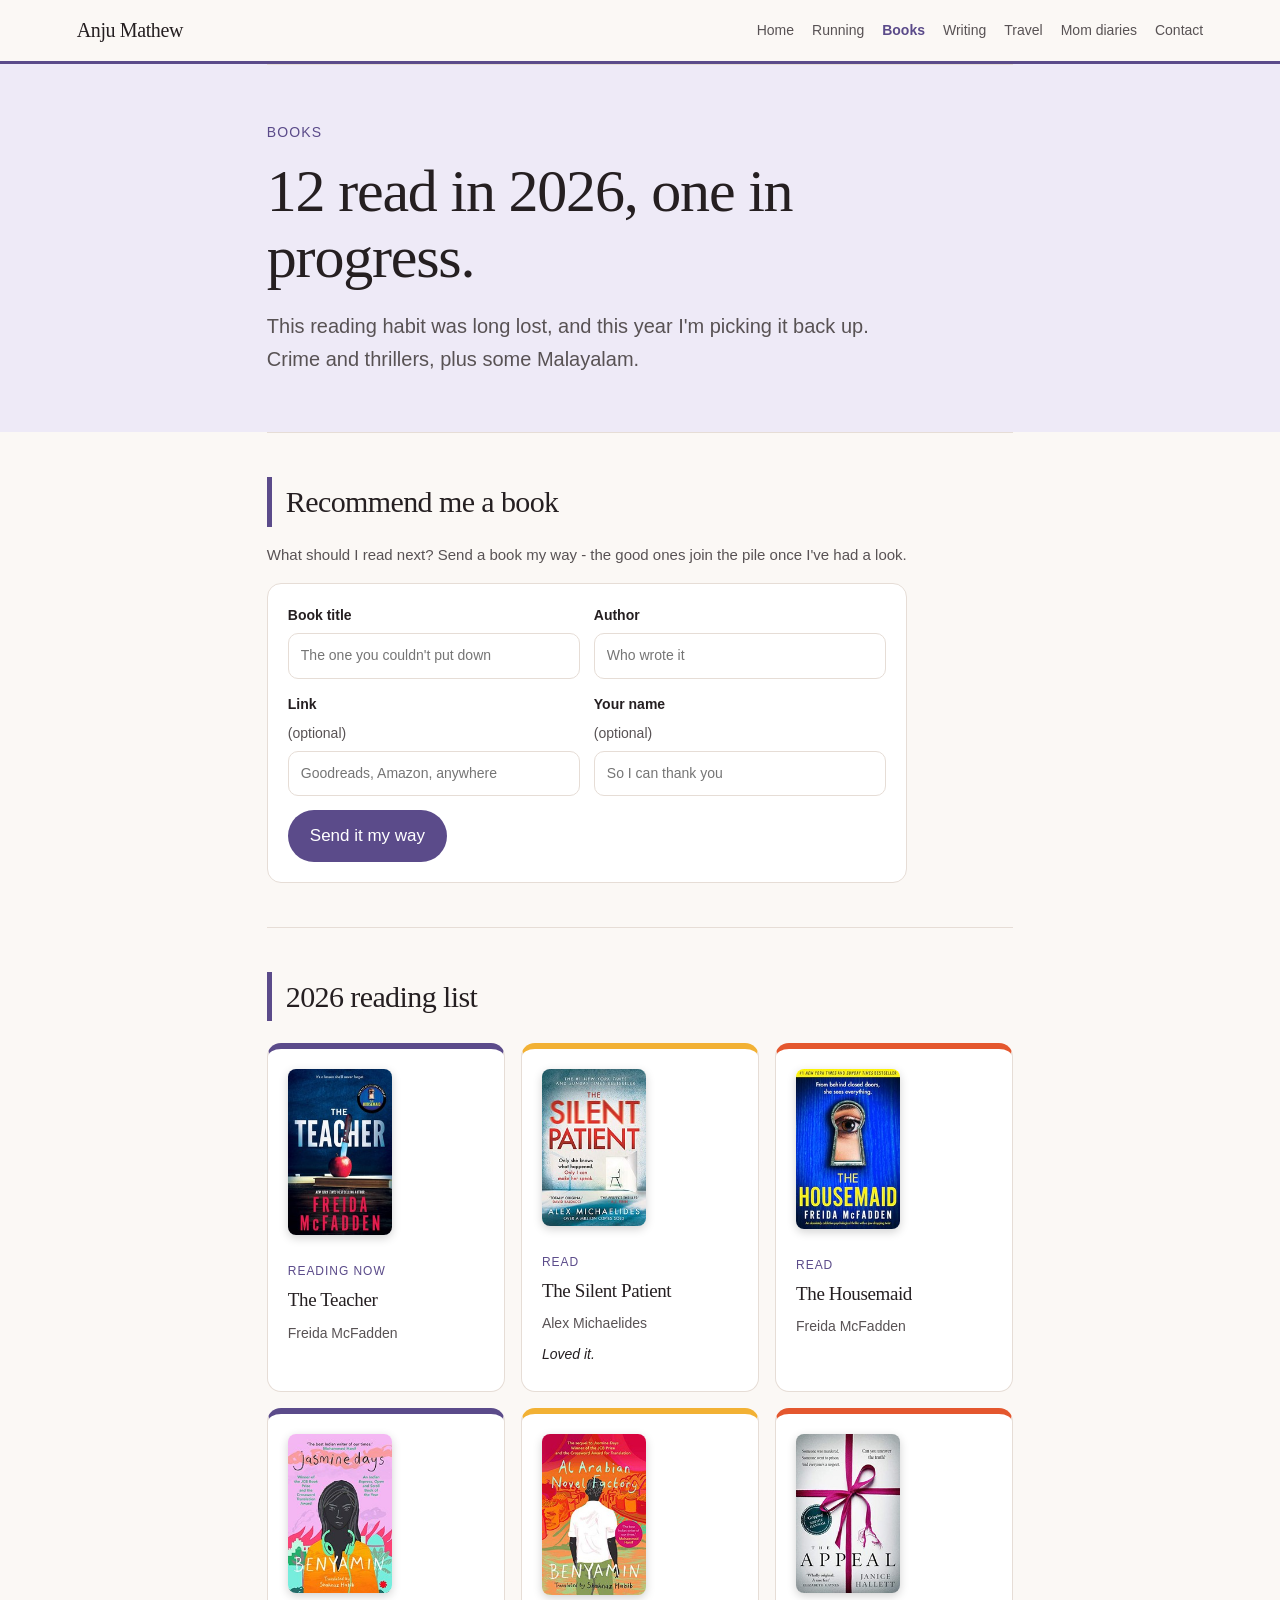
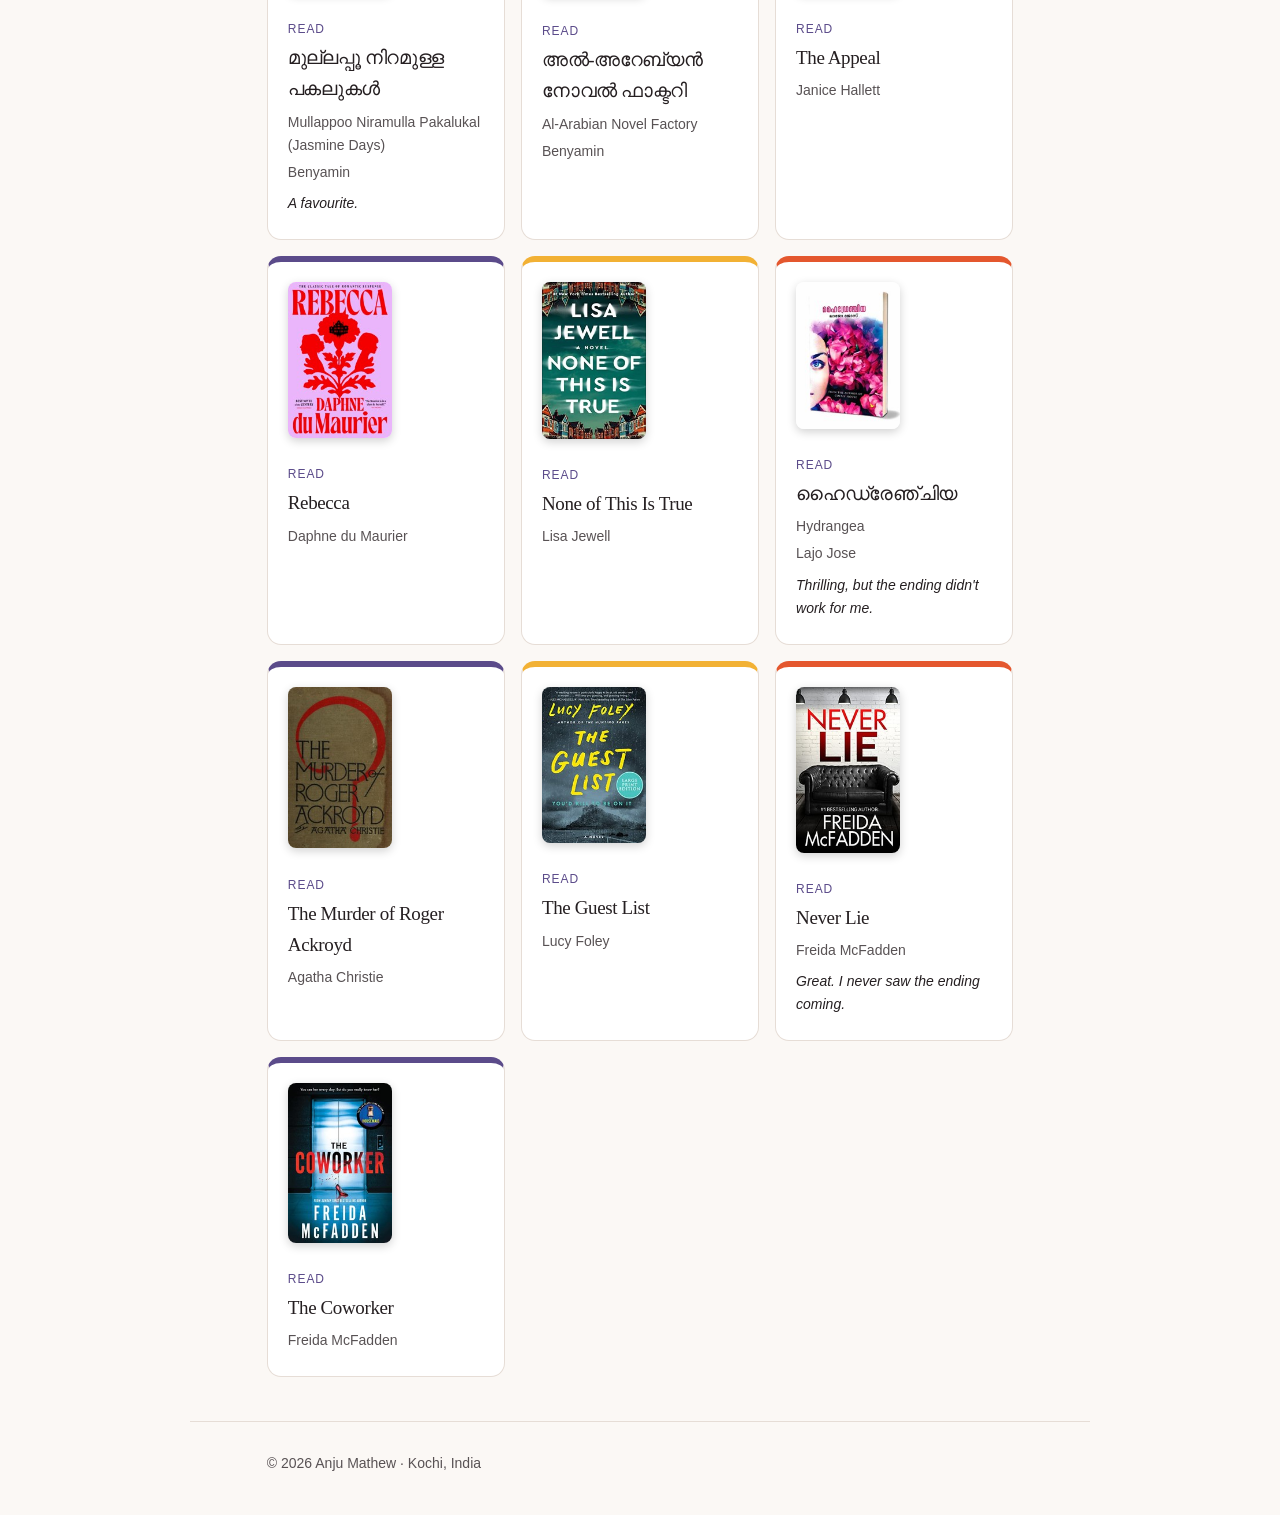
==== commit ce0a8052: "Update navigation links in index.html" ====
--- a/books/index.html
+++ b/books/index.html
@@ -6,7 +6,7 @@
 <link rel="stylesheet" href="../style.css"></head>
 <body class="pg-books">
 <header class="nav"><a class="logo" href="../index.html">Anju Mathew</a>
-<nav><a href="../">Home</a><a href="../running/">Running</a><a href="../books/" class=on>Books</a><a href="../writing/">Writing</a><a href="../diaries/">Mom diaries</a><a href="../index.html#contact">Contact</a></nav></header>
+<nav><a href="../">Home</a><a href="../running/">Running</a><a href="../books/" class=on>Books</a><a href="../writing/">Writing</a><a href="../travel/">Travel</a><a href="../diaries/">Mom diaries</a><a href="../index.html#contact">Contact</a></nav></header>
 <main id="top">
 <section class="pagehero"><p class="eyebrow">Books</p><h1>12 read in 2026, one in progress.</h1><p class="lead">This reading habit was long lost, and this year I'm picking it back up. Crime and thrillers, plus some Malayalam.</p></section>
 <section id="reco"><h2>Recommend me a book</h2><p class="lead2">What should I read next? Send a book my way - the good ones join the pile once I've had a look.</p>
--- a/style.css
+++ b/style.css
@@ -88,6 +88,27 @@
 .book .cov img{width:104px;height:auto;border-radius:8px;box-shadow:0 3px 10px rgba(0,0,0,.18);transition:transform .15s}
 .book .cov:hover img{transform:scale(1.04)}
 .lead2{color:var(--ink2);margin:-6px 0 16px;font-size:15px}
-/* suggest a book */
-.suggest{background:var(--tint);border:1px solid var(--line);border-radius:14px;padding:18px 20px;margin-top:18px;display:flex;justify-content:space-between;align-items:center;gap:14px;flex-wrap:wrap}
-.suggest p{margin:0;color:var(--ink2);font-size:15px;max-width:60ch}
+/* recommend form */
+.recform{background:#fff;border:1px solid var(--line);border-radius:14px;padding:20px;display:grid;gap:14px;max-width:640px}
+.recform .frow{display:grid;grid-template-columns:1fr 1fr;gap:14px}
+.recform label{display:grid;gap:6px;font-size:14px;font-weight:600;color:var(--ink)}
+.recform .opt{font-weight:400;color:var(--ink2)}
+.recform input{font:inherit;font-weight:400;padding:10px 12px;border:1px solid var(--line);border-radius:10px;background:#fff}
+.recform input:focus{outline:2px solid var(--accent);outline-offset:1px}
+.recform .btn{justify-self:start;border:0;cursor:pointer;font:inherit}
+.sent{display:none;background:var(--tint);border:1px solid var(--line);border-radius:14px;padding:18px 20px;max-width:640px}
+@media(max-width:560px){.recform .frow{grid-template-columns:1fr}}
+/* now strip */
+.now{background:var(--tint);border:1px solid var(--line);border-radius:12px;padding:12px 16px;font-size:14px;color:var(--ink2);margin-top:12px}
+.now span{display:inline-block;margin-right:10px;font-weight:700;text-transform:uppercase;letter-spacing:.08em;font-size:11px;color:var(--accent)}
+.now em{font-style:normal;font-weight:600;color:var(--ink)}
+/* post thumbnails */
+.posts a{display:flex;gap:18px;align-items:center}
+.posts .ptext{flex:1;min-width:0}
+.posts .pimg{width:170px;height:112px;object-fit:cover;border-radius:12px;flex:none}
+@media(max-width:560px){.posts a{flex-direction:column;align-items:stretch}.posts .pimg{width:100%;height:160px}}
+.tiles.one{grid-template-columns:1fr;margin:0 0 28px}
+
+/* travel page */
+body.travel{--accent:#c07a10;--tint:var(--sun-bg)}
+.tile.t5{background:var(--sun-bg)}.tile.t5 span{color:#c07a10}
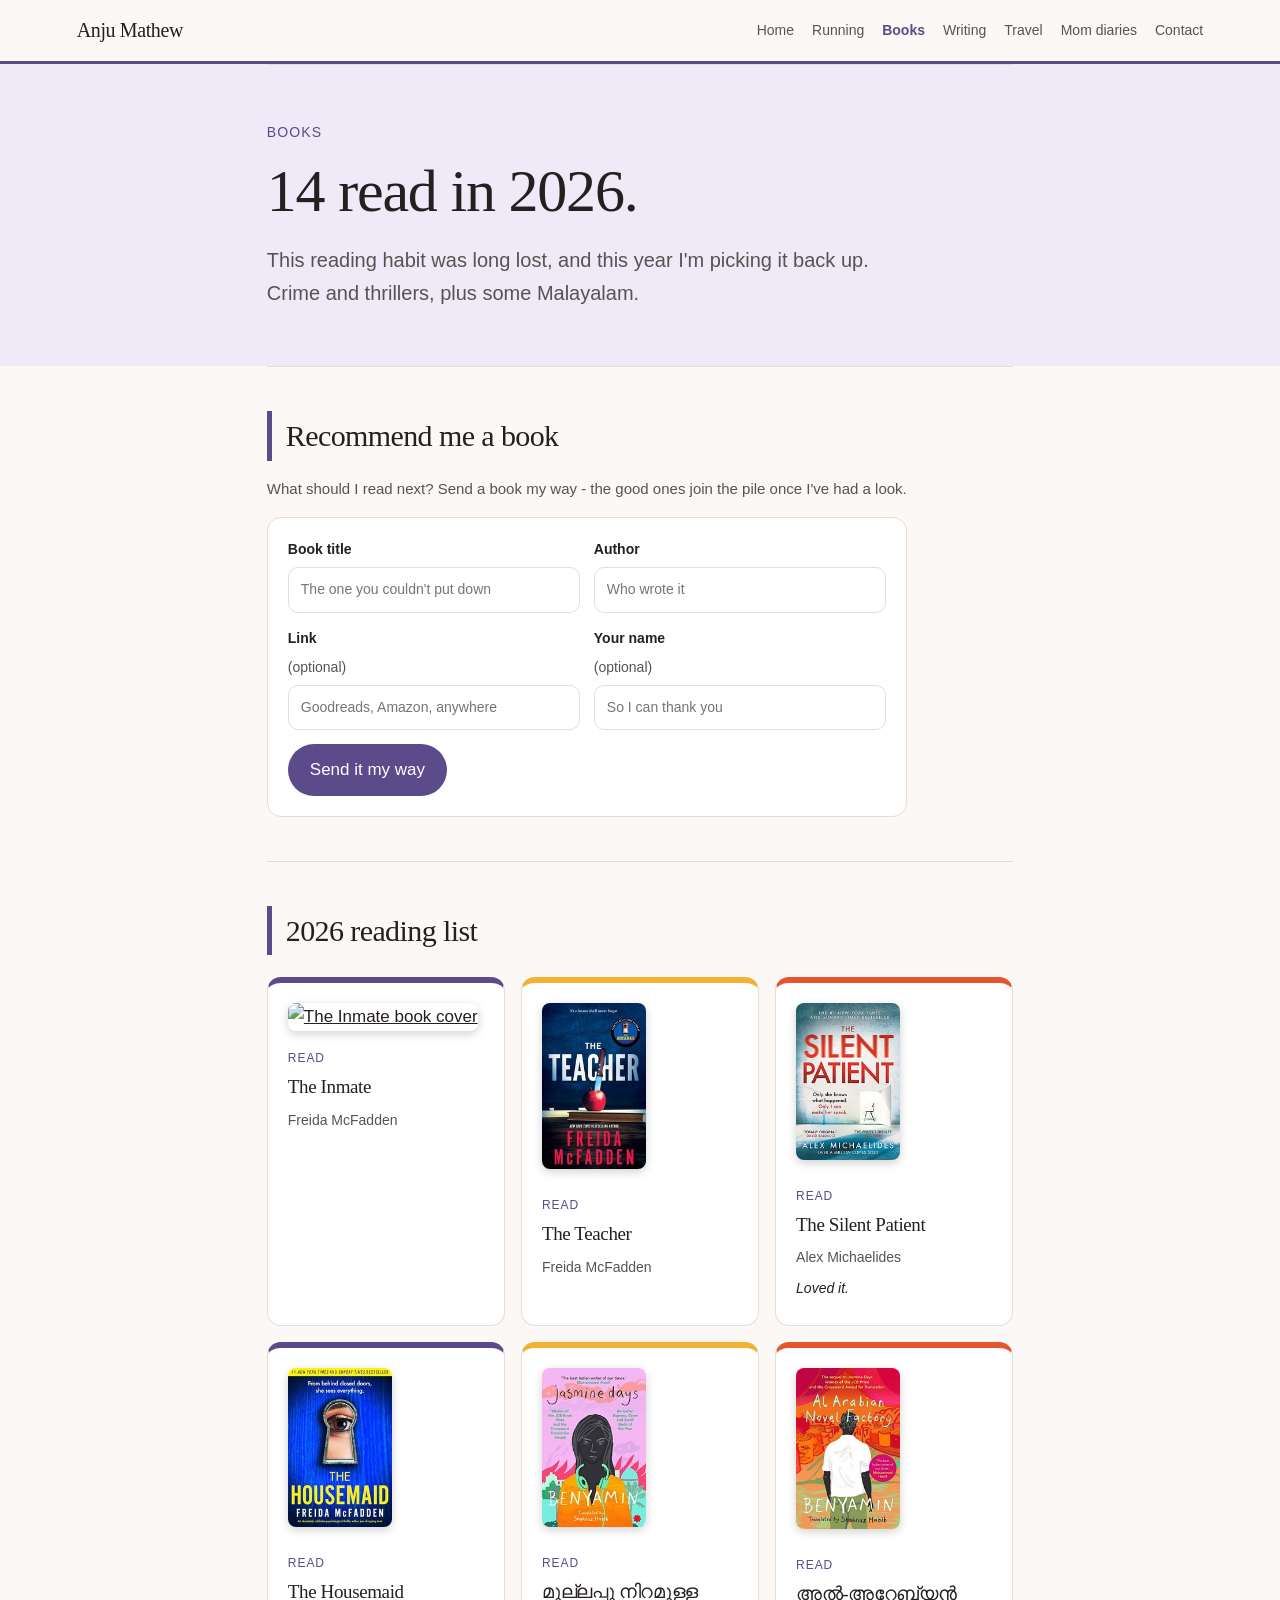
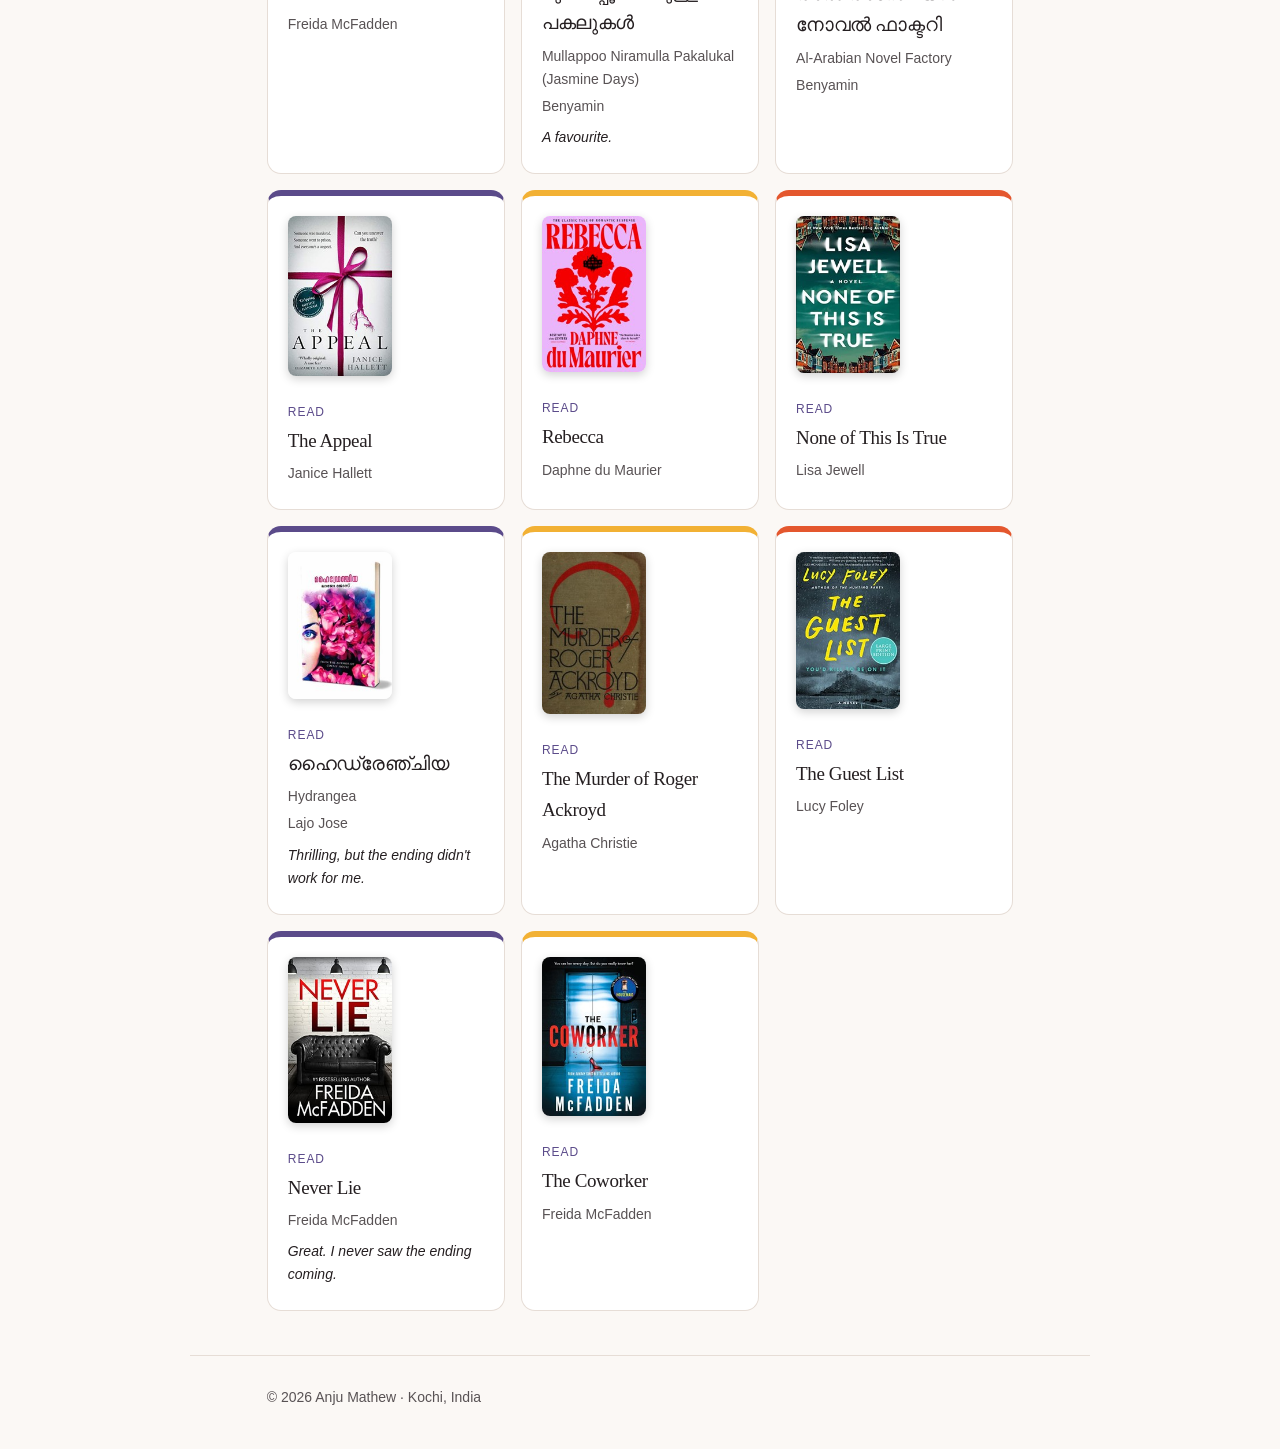
==== commit f271deff: "Books: finished The Teacher and The Inmate" ====
--- a/books/index.html
+++ b/books/index.html
@@ -8,7 +8,7 @@
 <header class="nav"><a class="logo" href="../index.html">Anju Mathew</a>
 <nav><a href="../">Home</a><a href="../running/">Running</a><a href="../books/" class=on>Books</a><a href="../writing/">Writing</a><a href="../travel/">Travel</a><a href="../diaries/">Mom diaries</a><a href="../index.html#contact">Contact</a></nav></header>
 <main id="top">
-<section class="pagehero"><p class="eyebrow">Books</p><h1>12 read in 2026, one in progress.</h1><p class="lead">This reading habit was long lost, and this year I'm picking it back up. Crime and thrillers, plus some Malayalam.</p></section>
+<section class="pagehero"><p class="eyebrow">Books</p><h1>14 read in 2026.</h1><p class="lead">This reading habit was long lost, and this year I'm picking it back up. Crime and thrillers, plus some Malayalam.</p></section>
 <section id="reco"><h2>Recommend me a book</h2><p class="lead2">What should I read next? Send a book my way - the good ones join the pile once I've had a look.</p>
 <form class="recform" action="https://formsubmit.co/anjumathewmappilath@gmail.com" method="POST">
 <input type="hidden" name="_subject" value="Book recommendation from anjumathew.in">
@@ -25,7 +25,8 @@
 </section>
 <section id="list"><h2>2026 reading list</h2>
 <ul class="booklist">
-<li class="book"><a class="cov" href="https://www.goodreads.com/book/show/195967140-the-teacher" target="_blank" rel="noopener"><img src="3-the-teacher.jpg" alt="The Teacher book cover" loading="lazy"></a><span class="tag">Reading now</span><h3><a href="https://www.goodreads.com/book/show/195967140-the-teacher" target="_blank" rel="noopener">The Teacher</a></h3><p>Freida McFadden</p></li>
+<li class="book"><a class="cov" href="https://www.goodreads.com/book/show/61149872-the-inmate" target="_blank" rel="noopener"><img src="16-the-inmate.jpg" alt="The Inmate book cover" loading="lazy"></a><span class="tag">Read</span><h3><a href="https://www.goodreads.com/book/show/61149872-the-inmate" target="_blank" rel="noopener">The Inmate</a></h3><p>Freida McFadden</p></li>
+<li class="book"><a class="cov" href="https://www.goodreads.com/book/show/195967140-the-teacher" target="_blank" rel="noopener"><img src="3-the-teacher.jpg" alt="The Teacher book cover" loading="lazy"></a><span class="tag">Read</span><h3><a href="https://www.goodreads.com/book/show/195967140-the-teacher" target="_blank" rel="noopener">The Teacher</a></h3><p>Freida McFadden</p></li>
 <li class="book"><a class="cov" href="https://www.goodreads.com/book/show/40097951-the-silent-patient" target="_blank" rel="noopener"><img src="4-the-silent-patient.jpg" alt="The Silent Patient book cover" loading="lazy"></a><span class="tag">Read</span><h3><a href="https://www.goodreads.com/book/show/40097951-the-silent-patient" target="_blank" rel="noopener">The Silent Patient</a></h3><p>Alex Michaelides</p><p class="rev">Loved it.</p></li>
 <li class="book"><a class="cov" href="https://www.goodreads.com/book/show/60556912-the-housemaid" target="_blank" rel="noopener"><img src="5-the-housemaid.jpg" alt="The Housemaid book cover" loading="lazy"></a><span class="tag">Read</span><h3><a href="https://www.goodreads.com/book/show/60556912-the-housemaid" target="_blank" rel="noopener">The Housemaid</a></h3><p>Freida McFadden</p></li>
 <li class="book"><a class="cov" href="https://www.goodreads.com/book/show/33797669-mullappoo-niramulla-pakalukal" target="_blank" rel="noopener"><img src="6-jasmine-days.jpg" alt="മുല്ലപ്പൂ നിറമുള്ള പകലുകൾ book cover" loading="lazy"></a><span class="tag">Read</span><h3><a href="https://www.goodreads.com/book/show/33797669-mullappoo-niramulla-pakalukal" target="_blank" rel="noopener">മുല്ലപ്പൂ നിറമുള്ള പകലുകൾ</a></h3><p>Mullappoo Niramulla Pakalukal (Jasmine Days)</p><p>Benyamin</p><p class="rev">A favourite.</p></li>
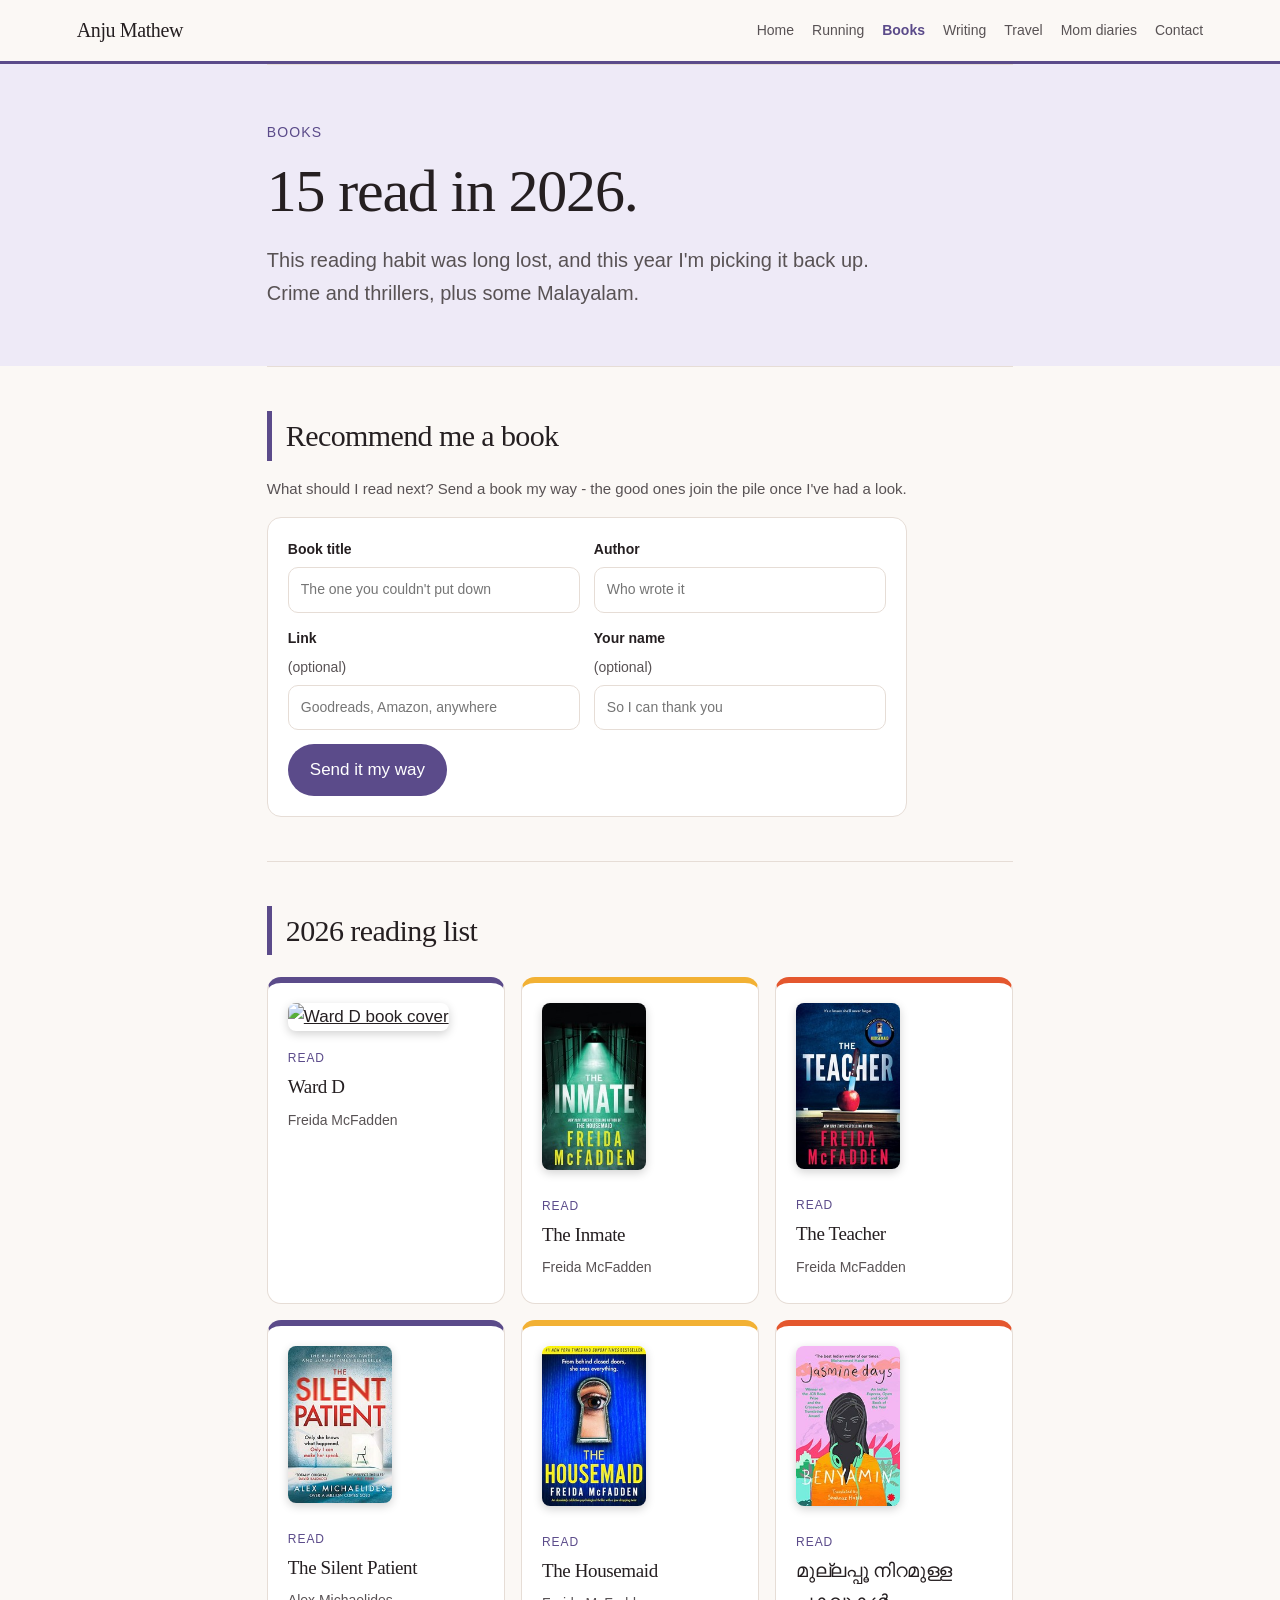
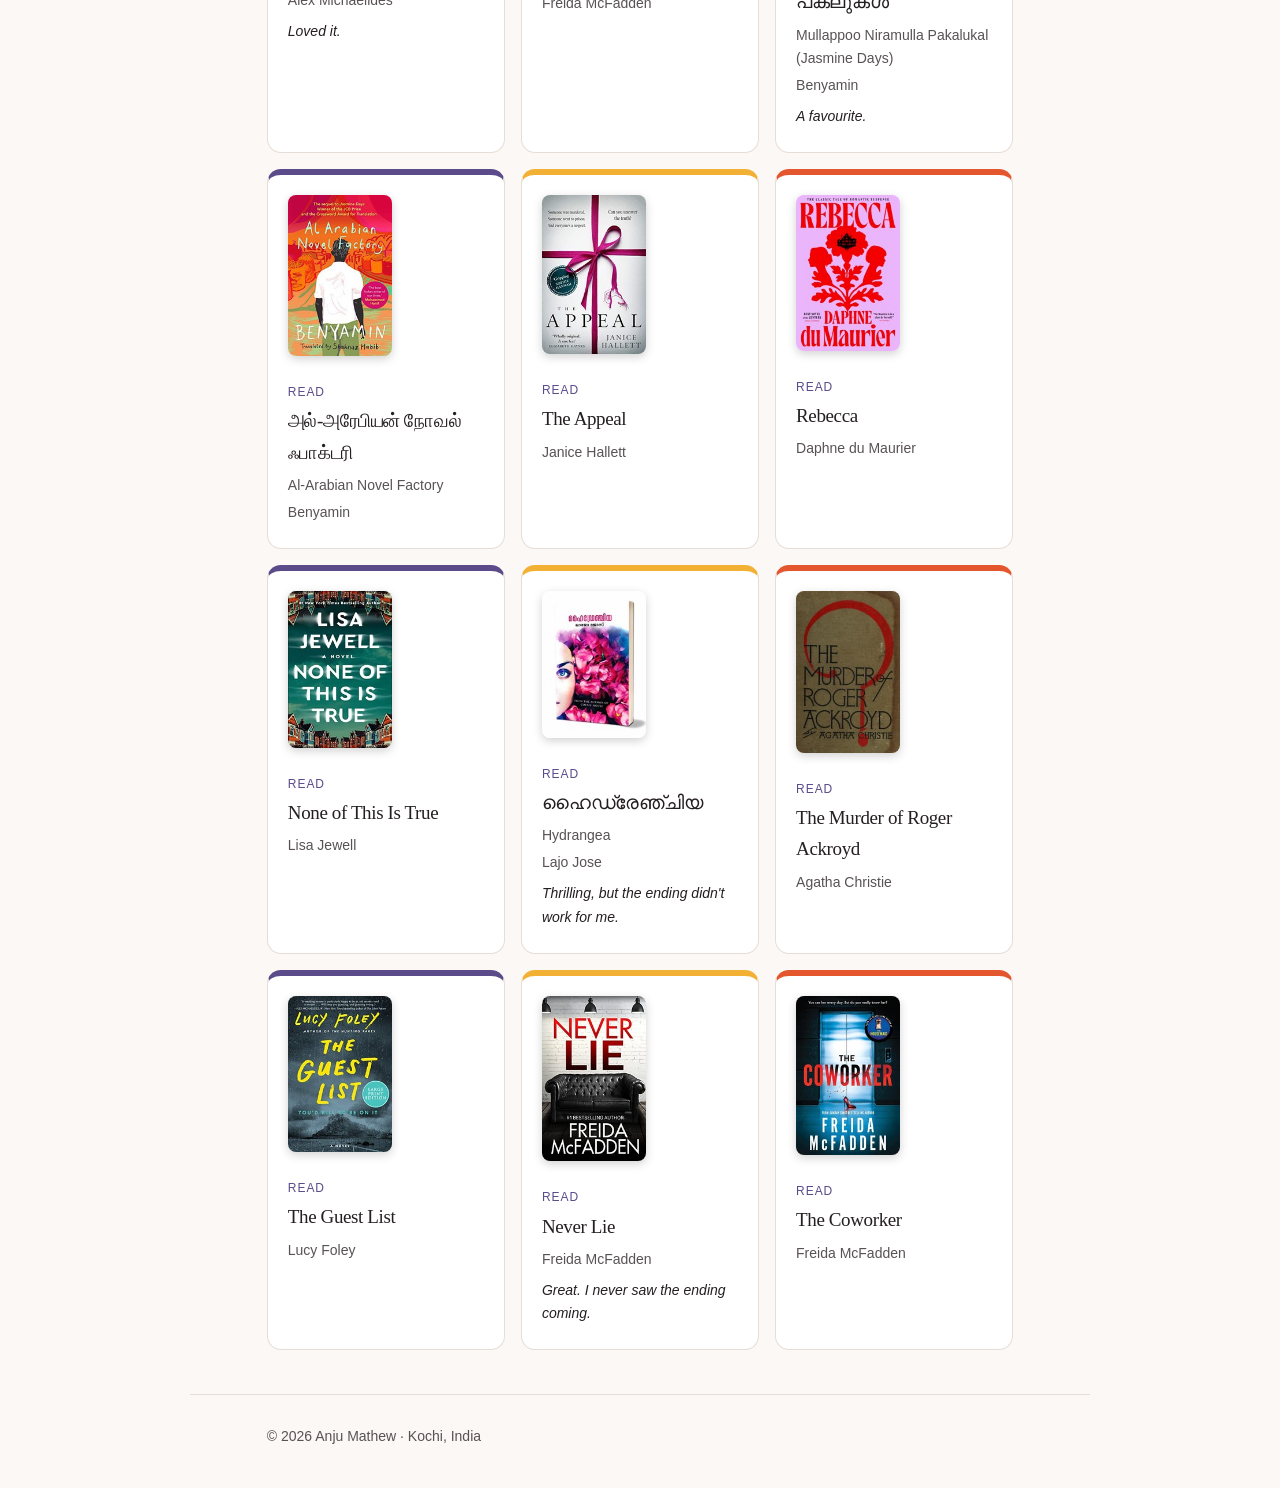
==== commit ebdcc855: "Update reading count and add new book entries" ====
--- a/books/index.html
+++ b/books/index.html
@@ -8,7 +8,7 @@
 <header class="nav"><a class="logo" href="../index.html">Anju Mathew</a>
 <nav><a href="../">Home</a><a href="../running/">Running</a><a href="../books/" class=on>Books</a><a href="../writing/">Writing</a><a href="../travel/">Travel</a><a href="../diaries/">Mom diaries</a><a href="../index.html#contact">Contact</a></nav></header>
 <main id="top">
-<section class="pagehero"><p class="eyebrow">Books</p><h1>14 read in 2026.</h1><p class="lead">This reading habit was long lost, and this year I'm picking it back up. Crime and thrillers, plus some Malayalam.</p></section>
+<section class="pagehero"><p class="eyebrow">Books</p><h1>15 read in 2026.</h1><p class="lead">This reading habit was long lost, and this year I'm picking it back up. Crime and thrillers, plus some Malayalam.</p></section>
 <section id="reco"><h2>Recommend me a book</h2><p class="lead2">What should I read next? Send a book my way - the good ones join the pile once I've had a look.</p>
 <form class="recform" action="https://formsubmit.co/anjumathewmappilath@gmail.com" method="POST">
 <input type="hidden" name="_subject" value="Book recommendation from anjumathew.in">
@@ -25,12 +25,13 @@
 </section>
 <section id="list"><h2>2026 reading list</h2>
 <ul class="booklist">
+<li class="book"><a class="cov" href="https://www.goodreads.com/book/show/214298301-ward-d" target="_blank" rel="noopener"><img src="17-ward-d.jpg" alt="Ward D book cover" loading="lazy"></a><span class="tag">Read</span><h3><a href="https://www.goodreads.com/book/show/214298301-ward-d" target="_blank" rel="noopener">Ward D</a></h3><p>Freida McFadden</p></li>
 <li class="book"><a class="cov" href="https://www.goodreads.com/book/show/61149872-the-inmate" target="_blank" rel="noopener"><img src="16-the-inmate.jpg" alt="The Inmate book cover" loading="lazy"></a><span class="tag">Read</span><h3><a href="https://www.goodreads.com/book/show/61149872-the-inmate" target="_blank" rel="noopener">The Inmate</a></h3><p>Freida McFadden</p></li>
 <li class="book"><a class="cov" href="https://www.goodreads.com/book/show/195967140-the-teacher" target="_blank" rel="noopener"><img src="3-the-teacher.jpg" alt="The Teacher book cover" loading="lazy"></a><span class="tag">Read</span><h3><a href="https://www.goodreads.com/book/show/195967140-the-teacher" target="_blank" rel="noopener">The Teacher</a></h3><p>Freida McFadden</p></li>
 <li class="book"><a class="cov" href="https://www.goodreads.com/book/show/40097951-the-silent-patient" target="_blank" rel="noopener"><img src="4-the-silent-patient.jpg" alt="The Silent Patient book cover" loading="lazy"></a><span class="tag">Read</span><h3><a href="https://www.goodreads.com/book/show/40097951-the-silent-patient" target="_blank" rel="noopener">The Silent Patient</a></h3><p>Alex Michaelides</p><p class="rev">Loved it.</p></li>
 <li class="book"><a class="cov" href="https://www.goodreads.com/book/show/60556912-the-housemaid" target="_blank" rel="noopener"><img src="5-the-housemaid.jpg" alt="The Housemaid book cover" loading="lazy"></a><span class="tag">Read</span><h3><a href="https://www.goodreads.com/book/show/60556912-the-housemaid" target="_blank" rel="noopener">The Housemaid</a></h3><p>Freida McFadden</p></li>
 <li class="book"><a class="cov" href="https://www.goodreads.com/book/show/33797669-mullappoo-niramulla-pakalukal" target="_blank" rel="noopener"><img src="6-jasmine-days.jpg" alt="മുല്ലപ്പൂ നിറമുള്ള പകലുകൾ book cover" loading="lazy"></a><span class="tag">Read</span><h3><a href="https://www.goodreads.com/book/show/33797669-mullappoo-niramulla-pakalukal" target="_blank" rel="noopener">മുല്ലപ്പൂ നിറമുള്ള പകലുകൾ</a></h3><p>Mullappoo Niramulla Pakalukal (Jasmine Days)</p><p>Benyamin</p><p class="rev">A favourite.</p></li>
-<li class="book"><a class="cov" href="https://www.goodreads.com/book/show/22668579---al-arabian-novel-factory" target="_blank" rel="noopener"><img src="7-al-arabian-novel-factory.jpg" alt="അല്‍-അറേബ്യന്‍ നോവല്‍ ഫാക്ടറി book cover" loading="lazy"></a><span class="tag">Read</span><h3><a href="https://www.goodreads.com/book/show/22668579---al-arabian-novel-factory" target="_blank" rel="noopener">അല്‍-അറേബ്യന്‍ നോവല്‍ ഫാക്ടറി</a></h3><p>Al-Arabian Novel Factory</p><p>Benyamin</p></li>
+<li class="book"><a class="cov" href="https://www.goodreads.com/book/show/22668579---al-arabian-novel-factory" target="_blank" rel="noopener"><img src="7-al-arabian-novel-factory.jpg" alt="അല്‍-அറേബ்யന്‍ നോவல் ஃபாக்டரி book cover" loading="lazy"></a><span class="tag">Read</span><h3><a href="https://www.goodreads.com/book/show/22668579---al-arabian-novel-factory" target="_blank" rel="noopener">அல்-அரேபியன் நோவல் ஃபாக்டரி</a></h3><p>Al-Arabian Novel Factory</p><p>Benyamin</p></li>
 <li class="book"><a class="cov" href="https://www.goodreads.com/book/show/54621096-the-appeal" target="_blank" rel="noopener"><img src="8-the-appeal.jpg" alt="The Appeal book cover" loading="lazy"></a><span class="tag">Read</span><h3><a href="https://www.goodreads.com/book/show/54621096-the-appeal" target="_blank" rel="noopener">The Appeal</a></h3><p>Janice Hallett</p></li>
 <li class="book"><a class="cov" href="https://www.goodreads.com/book/show/17899948-rebecca" target="_blank" rel="noopener"><img src="9-rebecca.jpg" alt="Rebecca book cover" loading="lazy"></a><span class="tag">Read</span><h3><a href="https://www.goodreads.com/book/show/17899948-rebecca" target="_blank" rel="noopener">Rebecca</a></h3><p>Daphne du Maurier</p></li>
 <li class="book"><a class="cov" href="https://www.goodreads.com/book/show/62334530-none-of-this-is-true" target="_blank" rel="noopener"><img src="10-none-of-this-is-true.jpg" alt="None of This Is True book cover" loading="lazy"></a><span class="tag">Read</span><h3><a href="https://www.goodreads.com/book/show/62334530-none-of-this-is-true" target="_blank" rel="noopener">None of This Is True</a></h3><p>Lisa Jewell</p></li>
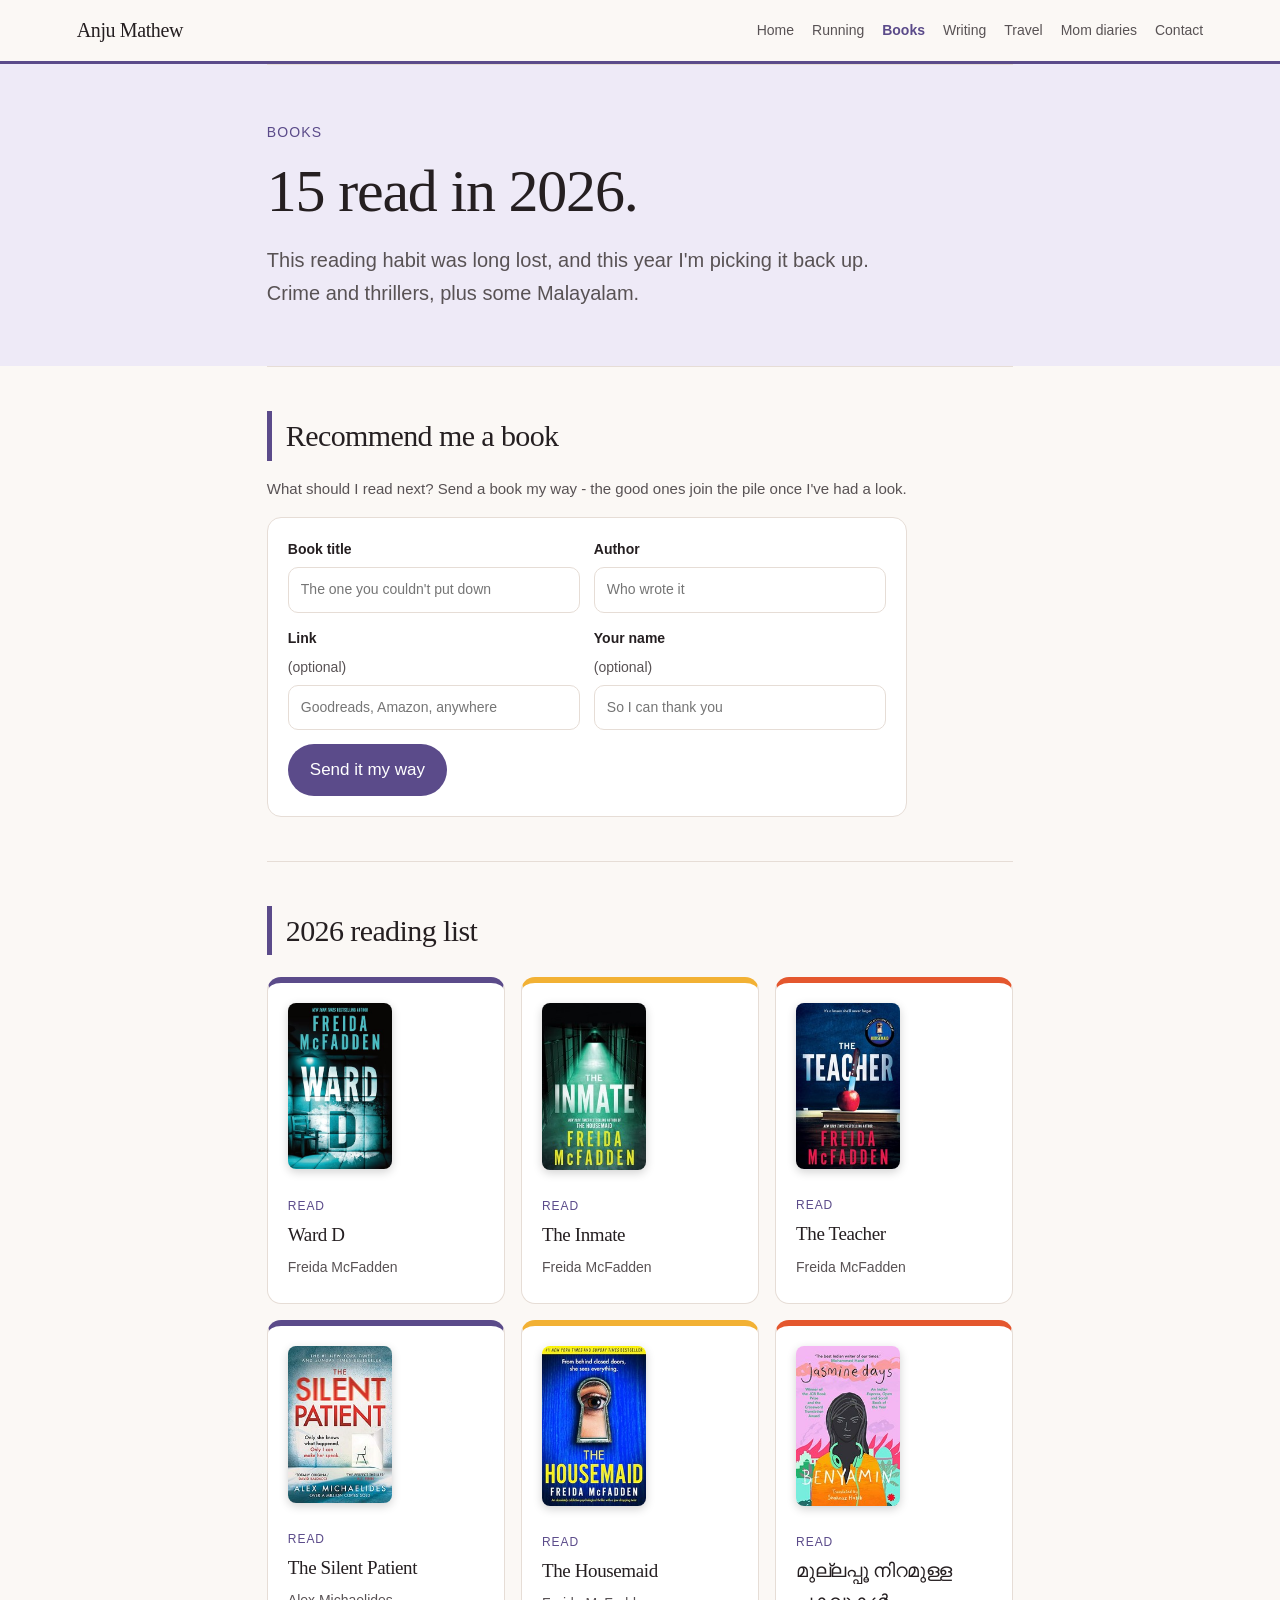
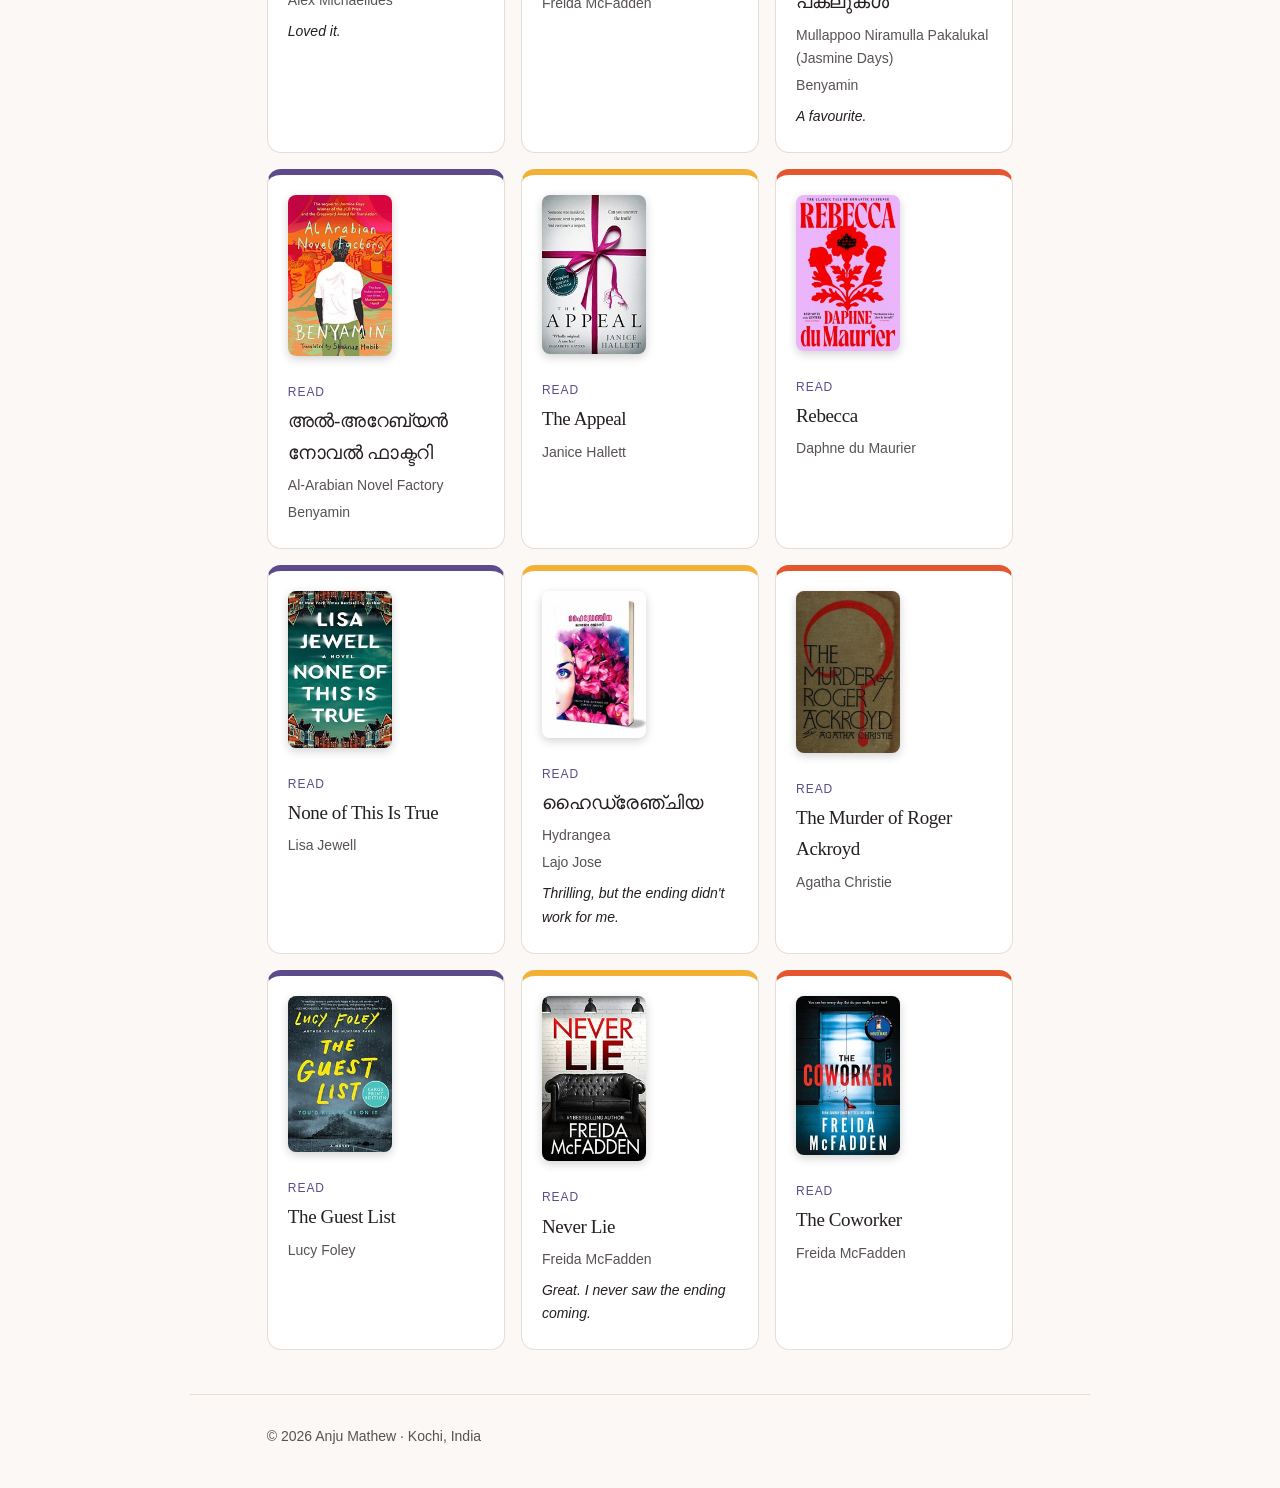
==== commit 96e210db: "Fix book entry duplication in reading list" ====
--- a/books/index.html
+++ b/books/index.html
@@ -25,13 +25,13 @@
 </section>
 <section id="list"><h2>2026 reading list</h2>
 <ul class="booklist">
-<li class="book"><a class="cov" href="https://www.goodreads.com/book/show/214298301-ward-d" target="_blank" rel="noopener"><img src="17-ward-d.jpg" alt="Ward D book cover" loading="lazy"></a><span class="tag">Read</span><h3><a href="https://www.goodreads.com/book/show/214298301-ward-d" target="_blank" rel="noopener">Ward D</a></h3><p>Freida McFadden</p></li>
+<li class="book"><a class="cov" href="https://www.goodreads.com/book/show/214298301-ward-d" target="_blank" rel="noopener"><img src="1-17-ward-d.jpg" alt="Ward D book cover" loading="lazy"></a><span class="tag">Read</span><h3><a href="https://www.goodreads.com/book/show/214298301-ward-d" target="_blank" rel="noopener">Ward D</a></h3><p>Freida McFadden</p></li>
 <li class="book"><a class="cov" href="https://www.goodreads.com/book/show/61149872-the-inmate" target="_blank" rel="noopener"><img src="16-the-inmate.jpg" alt="The Inmate book cover" loading="lazy"></a><span class="tag">Read</span><h3><a href="https://www.goodreads.com/book/show/61149872-the-inmate" target="_blank" rel="noopener">The Inmate</a></h3><p>Freida McFadden</p></li>
 <li class="book"><a class="cov" href="https://www.goodreads.com/book/show/195967140-the-teacher" target="_blank" rel="noopener"><img src="3-the-teacher.jpg" alt="The Teacher book cover" loading="lazy"></a><span class="tag">Read</span><h3><a href="https://www.goodreads.com/book/show/195967140-the-teacher" target="_blank" rel="noopener">The Teacher</a></h3><p>Freida McFadden</p></li>
 <li class="book"><a class="cov" href="https://www.goodreads.com/book/show/40097951-the-silent-patient" target="_blank" rel="noopener"><img src="4-the-silent-patient.jpg" alt="The Silent Patient book cover" loading="lazy"></a><span class="tag">Read</span><h3><a href="https://www.goodreads.com/book/show/40097951-the-silent-patient" target="_blank" rel="noopener">The Silent Patient</a></h3><p>Alex Michaelides</p><p class="rev">Loved it.</p></li>
 <li class="book"><a class="cov" href="https://www.goodreads.com/book/show/60556912-the-housemaid" target="_blank" rel="noopener"><img src="5-the-housemaid.jpg" alt="The Housemaid book cover" loading="lazy"></a><span class="tag">Read</span><h3><a href="https://www.goodreads.com/book/show/60556912-the-housemaid" target="_blank" rel="noopener">The Housemaid</a></h3><p>Freida McFadden</p></li>
 <li class="book"><a class="cov" href="https://www.goodreads.com/book/show/33797669-mullappoo-niramulla-pakalukal" target="_blank" rel="noopener"><img src="6-jasmine-days.jpg" alt="മുല്ലപ്പൂ നിറമുള്ള പകലുകൾ book cover" loading="lazy"></a><span class="tag">Read</span><h3><a href="https://www.goodreads.com/book/show/33797669-mullappoo-niramulla-pakalukal" target="_blank" rel="noopener">മുല്ലപ്പൂ നിറമുള്ള പകലുകൾ</a></h3><p>Mullappoo Niramulla Pakalukal (Jasmine Days)</p><p>Benyamin</p><p class="rev">A favourite.</p></li>
-<li class="book"><a class="cov" href="https://www.goodreads.com/book/show/22668579---al-arabian-novel-factory" target="_blank" rel="noopener"><img src="7-al-arabian-novel-factory.jpg" alt="അല്‍-அറേബ்யന്‍ നോவல் ஃபாக்டரி book cover" loading="lazy"></a><span class="tag">Read</span><h3><a href="https://www.goodreads.com/book/show/22668579---al-arabian-novel-factory" target="_blank" rel="noopener">அல்-அரேபியன் நோவல் ஃபாக்டரி</a></h3><p>Al-Arabian Novel Factory</p><p>Benyamin</p></li>
+<li class="book"><a class="cov" href="https://www.goodreads.com/book/show/22668579---al-arabian-novel-factory" target="_blank" rel="noopener"><img src="7-al-arabian-novel-factory.jpg" alt="അല്‍-അറേബ്യന്‍ നോവല്‍ ഫാക്ടറി book cover" loading="lazy"></a><span class="tag">Read</span><h3><a href="https://www.goodreads.com/book/show/22668579---al-arabian-novel-factory" target="_blank" rel="noopener">അല്‍-അറേബ്യന്‍ നോവല്‍ ഫാക്ടറി</a></h3><p>Al-Arabian Novel Factory</p><p>Benyamin</p></li>
 <li class="book"><a class="cov" href="https://www.goodreads.com/book/show/54621096-the-appeal" target="_blank" rel="noopener"><img src="8-the-appeal.jpg" alt="The Appeal book cover" loading="lazy"></a><span class="tag">Read</span><h3><a href="https://www.goodreads.com/book/show/54621096-the-appeal" target="_blank" rel="noopener">The Appeal</a></h3><p>Janice Hallett</p></li>
 <li class="book"><a class="cov" href="https://www.goodreads.com/book/show/17899948-rebecca" target="_blank" rel="noopener"><img src="9-rebecca.jpg" alt="Rebecca book cover" loading="lazy"></a><span class="tag">Read</span><h3><a href="https://www.goodreads.com/book/show/17899948-rebecca" target="_blank" rel="noopener">Rebecca</a></h3><p>Daphne du Maurier</p></li>
 <li class="book"><a class="cov" href="https://www.goodreads.com/book/show/62334530-none-of-this-is-true" target="_blank" rel="noopener"><img src="10-none-of-this-is-true.jpg" alt="None of This Is True book cover" loading="lazy"></a><span class="tag">Read</span><h3><a href="https://www.goodreads.com/book/show/62334530-none-of-this-is-true" target="_blank" rel="noopener">None of This Is True</a></h3><p>Lisa Jewell</p></li>
